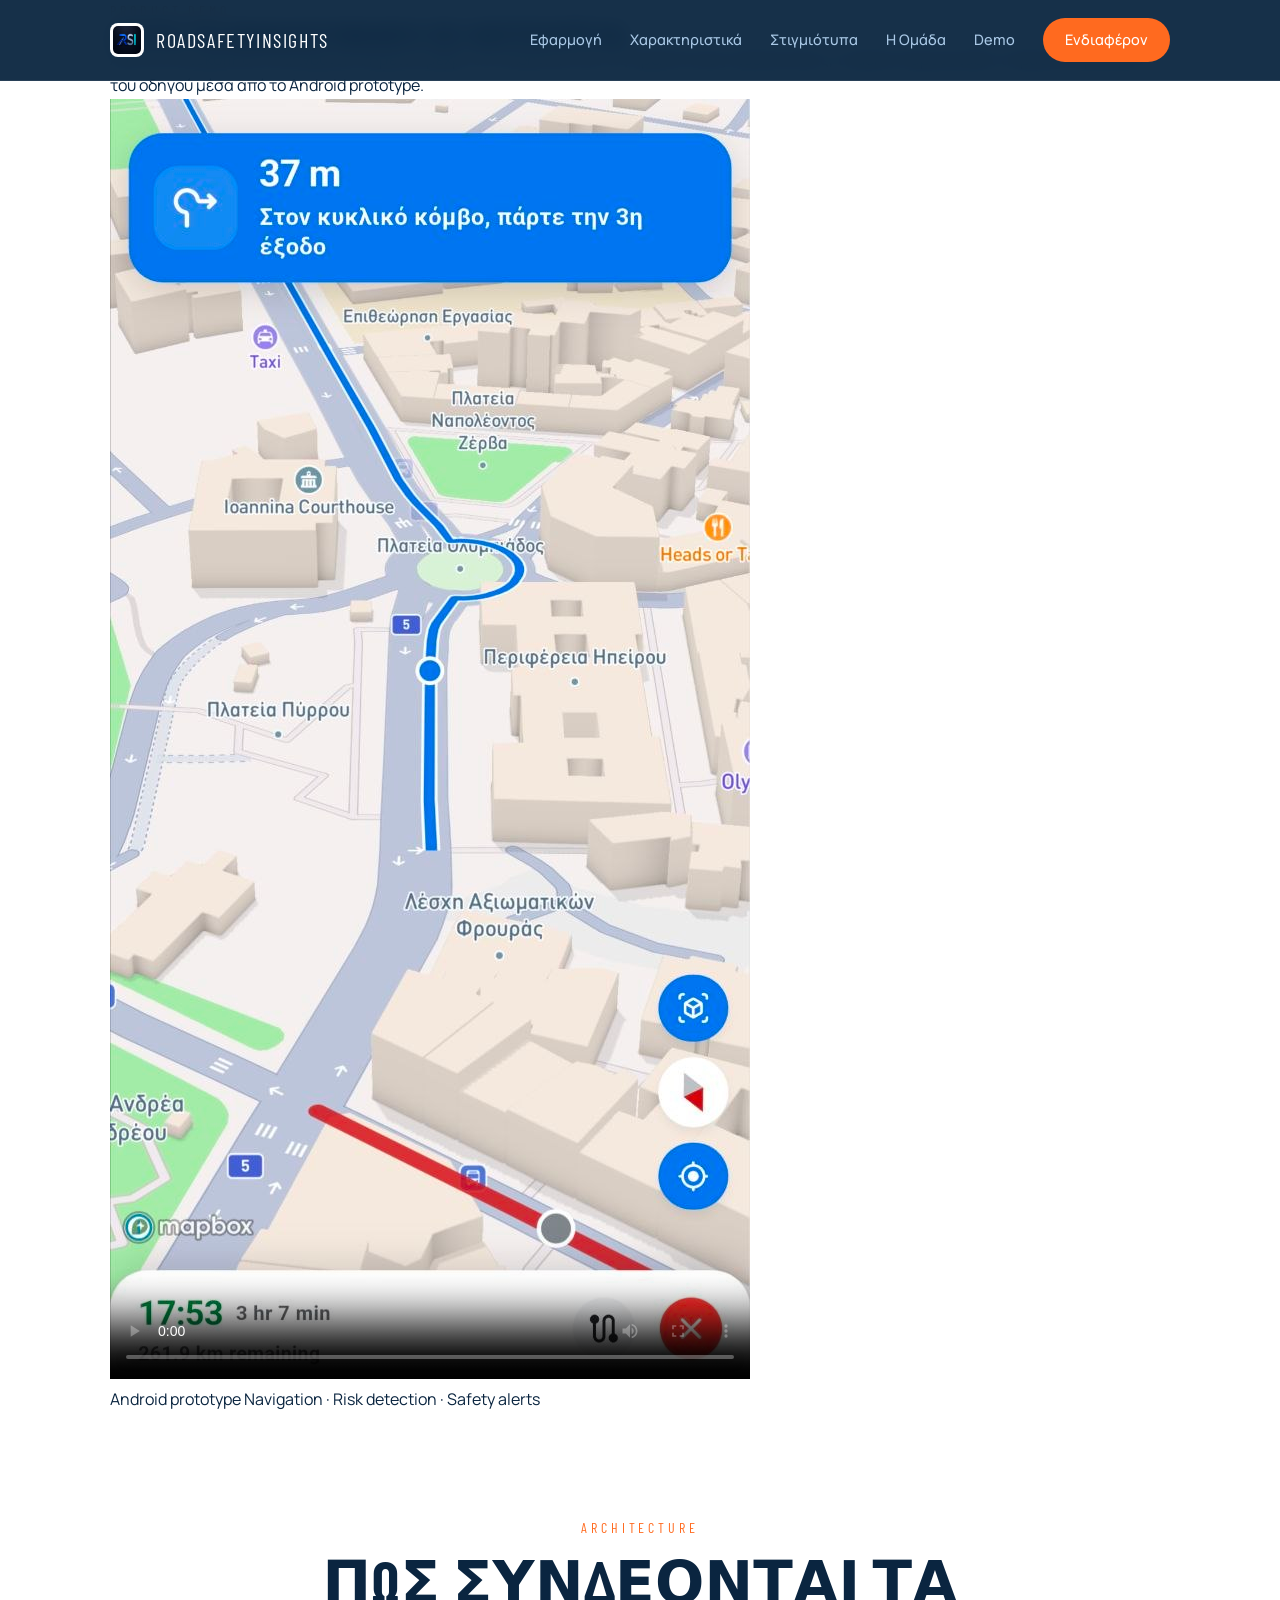
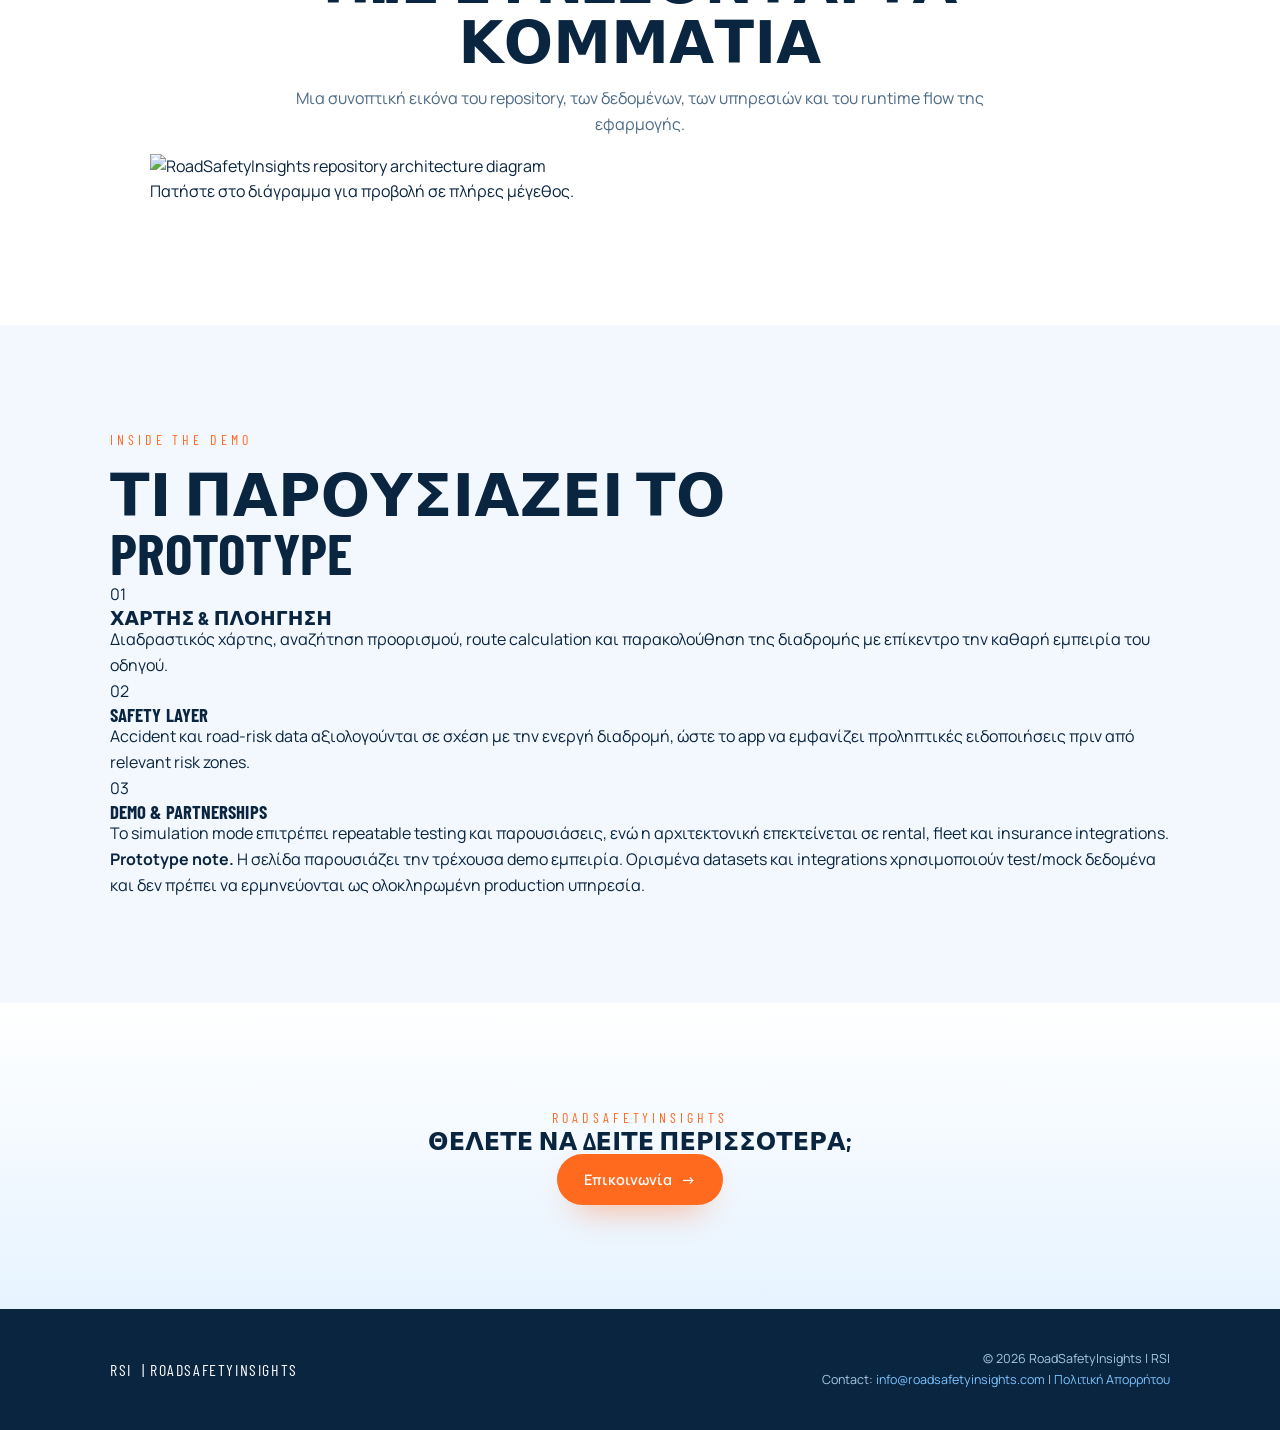
==== demo.html @ e36ff7e8 "Add files via upload" ====
<!DOCTYPE html>
<html lang="el">
  <head>
    <meta charset="utf-8" />
    <meta name="viewport" content="width=device-width, initial-scale=1" />
    <title>Demo | RoadSafetyInsights</title>
    <meta
      name="description"
      content="Δείτε το RoadSafetyInsights σε λειτουργία: χάρτης κινδύνου, πλοήγηση και προληπτικές ειδοποιήσεις οδικής ασφάλειας."
    />
    <meta name="author" content="RoadSafetyInsights Team" />
    <meta name="theme-color" content="#0a2540" />

    <link rel="icon" type="image/png" href="assets/rsi_logo.png" />
    <link rel="apple-touch-icon" href="assets/rsi_logo.png" />
    <link rel="preconnect" href="https://fonts.googleapis.com" />
    <link rel="preconnect" href="https://fonts.gstatic.com" crossorigin />
    <link
      href="https://fonts.googleapis.com/css2?family=Barlow+Condensed:wght@600;700&family=Manrope:wght@400;500;600;800&display=swap"
      rel="stylesheet"
    />
    <link rel="stylesheet" href="css/style.css" />
    <link rel="stylesheet" href="css/demo.css" />
  </head>

  <body>
    <a class="skip" href="#main">Μετάβαση στο περιεχόμενο</a>

    <header class="site-header" id="header">
      <div class="wrap header__inner">
        <a class="header__logo" href="index.html#top" aria-label="RoadSafetyInsights, Αρχική">
          <img src="assets/rsi_logo.png" alt="Λογότυπο" width="34" height="34" />
          <span>RoadSafetyInsights</span>
        </a>

        <nav class="header__nav" aria-label="Κύρια πλοήγηση">
          <a href="index.html#app">Εφαρμογή</a>
          <a href="index.html#data">Χαρακτηριστικά</a>
          <a href="index.html#gallery-app">Στιγμιότυπα</a>
          <a href="team.html">Η Ομάδα</a>
          <a class="header__demo" href="demo.html" aria-current="page">Demo</a>
          <a class="header__cta" href="index.html#interest">Ενδιαφέρον</a>
        </nav>

        <button class="burger" id="burger" type="button" aria-label="Άνοιγμα μενού" aria-expanded="false">
          <span></span><span></span><span></span>
        </button>
      </div>
    </header>

    <div class="progress" id="progress" aria-hidden="true"></div>

    <main id="main">
      <section class="demo-hero">
        <div class="demo-hero__bg" aria-hidden="true"></div>
        <div class="wrap demo-hero__inner">
          <header class="demo-intro up">
            <p class="eyebrow">Product Demo</p>
            <h1>Δείτε το RoadSafetyInsights <em>σε λειτουργία.</em></h1>
            <p>
              Από την επισκόπηση επικίνδυνων σημείων μέχρι την πλοήγηση και τις προληπτικές ειδοποιήσεις,
              το demo παρουσιάζει τη βασική εμπειρία του οδηγού μέσα από το Android prototype.
            </p>
          </header>

          <div class="demo-device-stage up" style="--d:120ms">
            <div class="android-phone" aria-label="Android phone demo frame">
              <div class="android-phone__speaker" aria-hidden="true"></div>
              <div class="android-phone__camera" aria-hidden="true"></div>
              <div class="android-phone__screen">
                <video
                  class="app-demo-video"
                  controls
                  playsinline
                  preload="metadata"
                  poster="assets/navigation.jpg"
                  aria-label="RoadSafetyInsights Android application demo"
                >
                  <source src="assets/RSI_DEMO.mp4" type="video/mp4" />
                  Το πρόγραμμα περιήγησής σας δεν υποστηρίζει αναπαραγωγή βίντεο.
                </video>
              </div>
              <div class="android-phone__gesture" aria-hidden="true"></div>
            </div>

            <div class="demo-caption">
              <span class="demo-status"><i aria-hidden="true"></i> Android prototype</span>
              <span>Navigation · Risk detection · Safety alerts</span>
            </div>
          </div>
        </div>
      </section>

      <section class="band demo-architecture" id="architecture">
        <div class="wrap">
          <header class="head head--center up">
            <p class="eyebrow">Architecture</p>
            <h2>Πώς συνδέονται τα κομμάτια</h2>
            <p class="head__intro">
              Μια συνοπτική εικόνα του repository, των δεδομένων, των υπηρεσιών και του runtime flow της εφαρμογής.
            </p>
          </header>

          <figure class="diagram-card up" style="--d:100ms">
            <a href="assets/repository-diagram.png" target="_blank" rel="noopener noreferrer" aria-label="Άνοιγμα διαγράμματος σε πλήρες μέγεθος">
              <img
                src="assets/repository-diagram.png"
                alt="RoadSafetyInsights repository architecture diagram"
                loading="lazy"
              />
            </a>
            <figcaption>Πατήστε στο διάγραμμα για προβολή σε πλήρες μέγεθος.</figcaption>
          </figure>
        </div>
      </section>

      <section class="band band--ink demo-details">
        <div class="wrap">
          <header class="head up">
            <p class="eyebrow">Inside the demo</p>
            <h2>Τι παρουσιάζει το prototype</h2>
          </header>

          <div class="demo-info-grid">
            <article class="demo-info-card up">
              <span class="demo-info-card__no">01</span>
              <h3>Χάρτης &amp; Πλοήγηση</h3>
              <p>
                Διαδραστικός χάρτης, αναζήτηση προορισμού, route calculation και παρακολούθηση της διαδρομής
                με επίκεντρο την καθαρή εμπειρία του οδηγού.
              </p>
            </article>

            <article class="demo-info-card up" style="--d:80ms">
              <span class="demo-info-card__no">02</span>
              <h3>Safety Layer</h3>
              <p>
                Accident και road-risk data αξιολογούνται σε σχέση με την ενεργή διαδρομή, ώστε το app να εμφανίζει
                προληπτικές ειδοποιήσεις πριν από relevant risk zones.
              </p>
            </article>

            <article class="demo-info-card up" style="--d:160ms">
              <span class="demo-info-card__no">03</span>
              <h3>Demo &amp; Partnerships</h3>
              <p>
                Το simulation mode επιτρέπει repeatable testing και παρουσιάσεις, ενώ η αρχιτεκτονική επεκτείνεται
                σε rental, fleet και insurance integrations.
              </p>
            </article>
          </div>

          <div class="demo-note up" style="--d:220ms">
            <strong>Prototype note.</strong>
            Η σελίδα παρουσιάζει την τρέχουσα demo εμπειρία. Ορισμένα datasets και integrations χρησιμοποιούν
            test/mock δεδομένα και δεν πρέπει να ερμηνεύονται ως ολοκληρωμένη production υπηρεσία.
          </div>
        </div>
      </section>

      <section class="band band--cta demo-final-cta">
        <div class="wrap">
          <div class="demo-final-cta__inner up">
            <div>
              <p class="eyebrow">RoadSafetyInsights</p>
              <h2>Θέλετε να δείτε περισσότερα;</h2>
            </div>
            <a class="btn btn--solid" href="index.html#interest">Επικοινωνία <span class="arrow" aria-hidden="true">→</span></a>
          </div>
        </div>
      </section>
    </main>

    <footer class="foot">
      <div class="wrap foot__inner">
        <span class="foot__brand"><span aria-hidden="true">RSI</span>| RoadSafetyInsights</span>
        <div class="foot__meta">
          <p>© 2026 RoadSafetyInsights | RSI</p>
          <p>
            Contact: <a href="mailto:info@roadsafetyinsights.com">info@roadsafetyinsights.com</a> |
            <a href="policy.html">Πολιτική Απορρήτου</a>
          </p>
        </div>
      </div>
    </footer>

    <script src="js/main.js" defer></script>
    <script src="js/animations.js" defer></script>
  </body>
</html>
---- css/style.css ----
:root {
  --navy: #0a2540;
  --navy-2: #123a5e;
  --sky: #7cc4ff;
  --sky-soft: #e6f3ff;
  --orange: #ff6a1f;
  --orange-2: #ffa24a;
  --paper: #ffffff;
  --paper-2: #f3f8ff;
  --ink: #0a2540;
  --ink-soft: #4d6a86;
  --line: #d5e5f5;
  --font-display: "Barlow Condensed", system-ui, sans-serif;
  --font-body: "Manrope", system-ui, sans-serif;
  --sh: 0 18px 44px -28px rgba(10, 37, 64, 0.55);
}

* {
  box-sizing: border-box;
}

html {
  scroll-behavior: smooth;
  scroll-padding-top: 80px; 
}

body {
  margin: 0;
  font-family: var(--font-body);
  color: var(--ink);
  background: var(--paper);
  font-size: 16px;
  line-height: 1.62;
  -webkit-font-smoothing: antialiased;
}

img {
  max-width: 100%;
  display: block;
}

a {
  color: inherit;
  text-decoration: none;
}

p {
  margin: 0;
}

h1, 
h2, 
h3 {
  margin: 0;
  font-family: var(--font-display);
  line-height: 1.02;
  letter-spacing: 0.005em;
  text-transform: uppercase;
}

em {
  font-style: normal;
}

.skip {
  position: absolute;
  left: -9999px;
}

.skip:focus {
  left: 12px;
  top: 12px;
  background: var(--orange);
  color: #fff;
  padding: 8px 14px;
  border-radius: 8px;
  z-index: 99;
}

.site-header {
  position: fixed;
  top: 0;
  left: 0;
  width: 100%;
  background: rgba(10, 37, 64, 0.95);
  backdrop-filter: blur(10px);
  border-bottom: 1px solid rgba(255, 255, 255, 0.08);
  z-index: 100;
  color: #fff;
  transition: all 0.3s ease;
}

.header__inner {
  display: flex;
  align-items: center;
  justify-content: space-between;
  height: 80px;
}

.header__logo {
  display: flex;
  align-items: center;
  gap: 12px;
  font-family: var(--font-display);
  font-size: 20px;
  text-transform: uppercase;
  letter-spacing: 0.08em;
}

.header__logo img {
  border-radius: 8px;
  background: #fff;
  padding: 3px;
}

.header__nav {
  display: flex;
  align-items: center;
  gap: 28px;
}

.header__nav a {
  font-size: 14.5px;
  font-weight: 500;
  color: #a9c8e6;
  transition: color 0.2s;
}

.header__nav a:hover {
  color: #fff;
}

.header__cta {
  background: var(--orange);
  color: #fff !important;
  padding: 10px 22px;
  border-radius: 999px;
  font-weight: 600;
  transition: background 0.25s, transform 0.25s;
}

.header__cta:hover {
  background: var(--orange-2);
  transform: translateY(-2px);
}

.burger {
  display: none;
  background: none;
  border: 1px solid rgba(255,255,255,0.2);
  border-radius: 8px;
  width: 44px;
  height: 44px;
  cursor: pointer;
  flex-direction: column;
  justify-content: center;
  align-items: center;
  gap: 5px;
}

.burger span {
  display: block;
  width: 18px;
  height: 2px;
  background: #fff;
  transition: all 0.3s;
}

.progress {
  position: fixed;
  top: 0;
  left: 0;
  right: 0;
  height: 3px;
  background: linear-gradient(90deg, var(--orange), var(--sky));
  transform-origin: 0 50%;
  transform: scaleX(0);
  z-index: 110;
}

.wrap {
  width: min(1060px, 100% - 64px);
  margin-inline: auto;
}

.band {
  padding: 104px 0;
}

.band--ink {
  background: var(--paper-2);
}

.band--cta {
  background: linear-gradient(180deg, var(--paper) 0%, var(--sky-soft) 100%);
}

.eyebrow {
  font-family: var(--font-display);
  font-size: 14px;
  letter-spacing: 0.28em;
  text-transform: uppercase;
  color: var(--orange);
}

.head {
  max-width: 46rem;
}

.head--center {
  margin-inline: auto;
  text-align: center;
}

.head h2 {
  margin-top: 12px;
  font-size: clamp(34px, 4.6vw, 58px);
  font-weight: 700;
}

.head__intro {
  margin-top: 16px;
  color: var(--ink-soft);
}

.lead {
  margin-top: 16px;
  color: var(--ink-soft);
  max-width: 36rem;
}

.lead--sm {
  font-size: 14.5px;
}

.tiny {
  margin-top: 22px;
  font-size: 12px;
  letter-spacing: 0.06em;
  color: var(--ink-soft);
}

.tag {
  display: inline-flex;
  align-items: center;
  gap: 9px;
  border: 1px solid var(--line);
  background: #fff;
  color: var(--navy-2);
  border-radius: 999px;
  padding: 7px 15px;
  font-size: 12.5px;
  font-weight: 500;
}

.tag--soft {
  margin-top: 18px;
  background: var(--sky-soft);
  border-color: transparent;
}

.blip {
  width: 8px;
  height: 8px;
  border-radius: 50%;
  background: var(--orange);
  animation: blip 2s ease-in-out infinite;
}

@keyframes blip {
  0%, 100% { box-shadow: 0 0 0 0 rgba(255,106,31,.55); }
  50% { box-shadow: 0 0 0 8px rgba(255,106,31,0); }
}

.btn {
  display: inline-flex;
  align-items: center;
  gap: 9px;
  cursor: pointer;
  border-radius: 999px;
  padding: 13px 26px;
  font-size: 14.5px;
  font-weight: 600;
  border: 1px solid transparent;
  font-family: var(--font-body);
  transition: transform .25s ease, background .25s ease, color .25s ease, border-color .25s ease, box-shadow .25s ease;
}

.btn--solid {
  background: var(--orange);
  color: #fff;
  box-shadow: 0 16px 34px -18px rgba(255, 106, 31, 0.85);
}

.btn--solid:hover {
  transform: translateY(-2px);
  background: #ff7d38;
}

.btn--line {
  border-color: var(--navy);
  color: var(--navy);
  background: transparent;
}

.btn--line:hover {
  background: var(--navy);
  color: #fff;
}

.btn--block {
  width: 100%;
  justify-content: center;
  margin-top: 20px;
}

.arrow {
  transition: transform .25s ease;
}

.btn:hover .arrow {
  transform: translateX(4px);
}

.row-actions {
  margin-top: 28px;
  display: flex;
  flex-wrap: wrap;
  gap: 12px;
}

.val--hot { color: #e2452f; }
.val--warm { color: var(--orange); }
.val--cool { color: var(--navy-2); }
.val--sky { color: #2f8fd6; }

.hero {
  position: relative;
  overflow: hidden;
  padding: 160px 0 104px;
  background: #050b14; 
  color: #eaf4ff;
}

.hero .tag {
  background: rgba(255,255,255,.08);
  border-color: rgba(255,255,255,.18);
  color: #eaf4ff;
}

.hero__bg {
  position: absolute;
  inset: 0;
  background: radial-gradient(circle at 50% 0%, #123a5e 0%, transparent 70%);
  z-index: 0;
}

.stars, .stars2 {
  position: absolute;
  inset: -50% -50% 0 -50%;
  z-index: 1;
}

.stars {
  background: transparent url("data:image/svg+xml,%3Csvg xmlns='http://www.w3.org/2000/svg' width='400' height='400'%3E%3Ccircle cx='20' cy='20' r='1.5' fill='rgba(255,255,255,0.3)'/%3E%3Ccircle cx='150' cy='80' r='1' fill='rgba(255,255,255,0.2)'/%3E%3Ccircle cx='300' cy='250' r='1.5' fill='rgba(255,255,255,0.4)'/%3E%3Ccircle cx='80' cy='320' r='1' fill='rgba(255,255,255,0.2)'/%3E%3Ccircle cx='350' cy='50' r='2' fill='rgba(255,255,255,0.5)'/%3E%3C/svg%3E") repeat;
  animation: drift 120s linear infinite;
}

.stars2 {
  background: transparent url("data:image/svg+xml,%3Csvg xmlns='http://www.w3.org/2000/svg' width='300' height='300'%3E%3Ccircle cx='50' cy='150' r='1' fill='rgba(255,255,255,0.4)'/%3E%3Ccircle cx='200' cy='50' r='1.5' fill='rgba(255,255,255,0.3)'/%3E%3Ccircle cx='250' cy='250' r='2' fill='rgba(255,255,255,0.2)'/%3E%3C/svg%3E") repeat;
  animation: drift-reverse 90s linear infinite;
}

@keyframes drift {
  from { transform: translateY(0) rotate(0deg); }
  to { transform: translateY(10%) rotate(2deg); }
}

@keyframes drift-reverse {
  from { transform: translateY(10%) rotate(0deg); }
  to { transform: translateY(0) rotate(-2deg); }
}

.orb {
  position: absolute;
  border-radius: 50%;
  filter: blur(90px);
  opacity: 0.55;
  z-index: 2;
}

.orb--a {
  width: 70vw; height: 70vw;
  max-width: 800px; max-height: 800px;
  background: var(--orange);
  top: -30%; left: -20%;
  animation: aurora 15s ease-in-out infinite alternate;
}

.orb--b {
  width: 60vw; height: 60vw;
  max-width: 600px; max-height: 600px;
  background: var(--sky);
  bottom: -20%; right: -10%;
  animation: aurora 12s ease-in-out infinite alternate-reverse;
}

.orb--c {
  width: 50vw; height: 50vw;
  max-width: 500px; max-height: 500px;
  background: #8b5cf6;
  top: 20%; left: 30%;
  mix-blend-mode: screen;
  animation: aurora 18s ease-in-out infinite alternate;
}

@keyframes aurora {
  0% { transform: translate(0, 0) scale(1); }
  50% { transform: translate(6vw, 8vh) scale(1.1); }
  100% { transform: translate(-4vw, 5vh) scale(0.95); }
}

.hero__layout {
  position: relative;
  z-index: 10;
  display: grid;
  grid-template-columns: 1.1fr 0.9fr;
  gap: 40px;
  align-items: center;
}

.hero__title {
  margin-top: 22px;
  font-size: clamp(32px, 5.5vw, 64px); 
  font-weight: 700;
  max-width: 16ch;
  line-height: 1.08;
}

.hero__title em {
  display: block;
  background: linear-gradient(100deg, var(--orange) 0%, var(--orange-2) 45%, var(--sky) 100%);
  -webkit-background-clip: text;
  background-clip: text;
  color: transparent;
}

.hero__lead {
  margin-top: 22px;
  max-width: 36rem;
  font-size: 18px;
  color: #b9d5ef;
}

.hero__foot {
  margin-top: 44px;
  padding-top: 22px;
  border-top: 1px solid rgba(255,255,255,.14);
  max-width: 44rem;
  font-size: 13px;
  color: #a9c8e6;
}

.hero__foot strong {
  display: block;
  font-family: var(--font-display);
  letter-spacing: 0.1em;
  text-transform: uppercase;
  font-size: 14px;
  color: #fff;
}

.hero .btn--line {
  border-color: rgba(255, 255, 255, 0.5);
  color: #eaf4ff;
}

.hero .btn--line:hover {
  background: #fff;
  color: var(--navy);
  border-color: #fff;
}

.hero__visual {
  position: relative;
  perspective: 1000px;
}

.floating-mockup {
  border-radius: 18px;
  border: 6px solid rgba(255, 255, 255, 0.1);
  box-shadow: 0 30px 60px rgba(0, 0, 0, 0.5), 0 0 0 1px rgba(255, 255, 255, 0.05);
  background: var(--navy-2);
  transform: rotateY(-12deg) rotateX(8deg);
  animation: float-mockup 6s ease-in-out infinite alternate;
  overflow: hidden;
}

.floating-mockup img {
  width: 100%;
  height: auto;
  display: block;
  opacity: 0.95;
}

@keyframes float-mockup {
  0% { transform: rotateY(-12deg) rotateX(8deg) translateY(0); }
  100% { transform: rotateY(-12deg) rotateX(8deg) translateY(-20px); }
}

.layers {
  list-style: none;
  margin: 0;
  padding: 0;
}

.layer {
  display: grid;
  grid-template-columns: 66px 1fr auto;
  align-items: center;
  gap: 24px;
  padding: 28px 8px;
  border-top: 1px solid var(--line);
  transition: background .3s ease, padding .3s ease;
}

.layer:last-child {
  border-bottom: 1px solid var(--line);
}

.layer:hover {
  background: var(--sky-soft);
  padding-left: 20px;
  padding-right: 20px;
}

.layer__no {
  font-family: var(--font-display);
  font-size: 34px;
  color: var(--sky);
}

.layer__body h3 {
  font-size: 26px;
}

.layer__body p {
  margin-top: 6px;
  font-size: 14.5px;
  color: var(--ink-soft);
  max-width: 48ch;
}

.layer__val {
  font-family: var(--font-display);
  font-size: 34px;
}

.tiles {
  margin-top: 52px;
  display: grid;
  grid-template-columns: repeat(2, 1fr);
  gap: 18px;
}

.tile {
  position: relative;
  overflow: hidden;
  background: #fff;
  border: 1px solid var(--line);
  border-radius: 4px 22px 4px 22px;
  padding: 30px;
  transition: transform .35s ease, box-shadow .35s ease, border-color .35s ease;
}

.tile::before {
  content: "";
  position: absolute;
  left: 0;
  top: 0;
  bottom: 0;
  width: 4px;
  background: var(--orange);
  transform: scaleY(0);
  transform-origin: bottom;
  transition: transform .35s ease;
}

.tile:hover {
  transform: translateY(-6px);
  box-shadow: var(--sh);
  border-color: var(--sky);
}

.tile:hover::before {
  transform: scaleY(1);
}

.tile__icon {
  display: grid;
  place-items: center;
  width: 48px;
  height: 48px;
  border-radius: 14px;
  background: var(--sky-soft);
  color: var(--navy);
  transition: background .3s ease, color .3s ease;
}

.tile:hover .tile__icon {
  background: var(--orange);
  color: #fff;
}

.tile h3 {
  margin-top: 18px;
  font-size: 24px;
}

.tile p {
  margin-top: 8px;
  font-size: 14.5px;
  color: var(--ink-soft);
}

.zig {
  display: grid;
  grid-template-columns: 1.05fr 0.95fr;
  gap: 48px;
  align-items: start;
}

.zig h2 {
  margin-top: 12px;
  font-size: clamp(32px, 4vw, 52px);
  font-weight: 700;
}

.zig h2 em {
  color: var(--orange);
}

.mini-stats {
  margin: 34px 0 0;
  padding: 22px 0 0;
  border-top: 2px solid var(--navy);
  display: grid;
  grid-template-columns: repeat(3, 1fr);
  gap: 16px;
}

.mini-stats dt {
  font-family: var(--font-display);
  font-size: 30px;
}

.mini-stats dd {
  margin: 0;
  font-size: 12.5px;
  color: var(--ink-soft);
}

.zig__panel {
  background: var(--navy);
  color: #eaf4ff;
  border-radius: 24px;
  padding: 34px;
  box-shadow: var(--sh);
}

.zig__panel h3 {
  margin-top: 10px;
  font-size: 30px;
}

.zig__panel .lead {
  color: #a9c8e6;
}

.bars {
  list-style: none;
  margin: 26px 0 0;
  padding: 0;
  display: grid;
  gap: 20px;
}

.bars li {
  display: grid;
  grid-template-columns: auto 1fr;
  align-items: baseline;
  gap: 12px;
}

.bars__n {
  font-family: var(--font-display);
  font-size: 26px;
}

.bars li > span:nth-child(2) {
  font-size: 13px;
  color: #a9c8e6;
}

.bars i {
  grid-column: 1 / -1;
  height: 6px;
  border-radius: 4px;
  background: rgba(255,255,255,.12);
  position: relative;
}

.bars i::after {
  content: "";
  position: absolute;
  inset: 0 auto 0 0;
  width: var(--w);
  border-radius: 4px;
  background: linear-gradient(90deg, var(--orange), var(--sky));
}

/* Redesigned responsive screenshots section */
.shots {
  margin-top: 40px;
  display: grid;
  grid-template-columns: repeat(2, 1fr);
  gap: 24px;
  max-width: 680px;
  margin-inline: auto;
  justify-content: center;
}

.shot {
  margin: 0 auto;
  width: 100%;
  max-width: 320px;
  background: #fff;
  border: 1px solid var(--line);
  border-radius: 20px;
  padding: 10px;
  overflow: hidden;
  box-shadow: 0 10px 25px -10px rgba(10, 37, 64, 0.15);
  transition: transform .35s ease, box-shadow .35s ease;
}

.shot:hover {
  transform: translateY(-5px);
  box-shadow: var(--sh);
}

.shot img {
  width: 100%;
  height: auto;
  max-height: 480px;
  object-fit: cover;
  border-radius: 14px;
  transition: transform .6s ease;
  display: block;
}

.shot:hover img {
  transform: scale(1.02);
}

.shot figcaption {
  padding: 8px 4px 2px;
  font-size: 13px;
  text-align: center;
  color: var(--ink-soft);
}

.shot--wide {
  margin: 40px auto 0;
  max-width: 620px;
}

.shot--wide img {
  aspect-ratio: 16 / 9;
  object-fit: cover;
}

.roster {
  list-style: none;
  margin: 48px 0 0;
  padding: 0;
}

.person {
  display: grid;
  grid-template-columns: 72px 1.2fr 1fr auto;
  align-items: center;
  gap: 20px;
  padding: 20px 10px;
  border-bottom: 1px solid var(--line);
  transition: background .3s ease, transform .3s ease;
}

.person:first-child {
  border-top: 1px solid var(--line);
}

.person:hover {
  background: var(--sky-soft);
  transform: translateX(4px);
}

.person__photo {
  display: block;
  width: 68px;
  height: 68px;
  border-radius: 18px;
  overflow: hidden;
  border: 2px solid var(--line);
  background: var(--sky-soft);
  transition: border-color .3s ease;
}

.person__photo img {
  width: 100%;
  height: 100%;
  object-fit: cover;
  transition: transform .5s ease;
}

.person:hover .person__photo {
  border-color: var(--orange);
}

.person:hover .person__photo img {
  transform: scale(1.06);
}

.person__name {
  font-family: var(--font-display);
  font-size: 22px;
  text-transform: uppercase;
}

.person__role {
  font-size: 13.5px;
  color: var(--ink-soft);
}

.person__links {
  display: flex;
  gap: 8px;
}

.person__links a {
  display: grid;
  place-items: center;
  width: 36px;
  height: 36px;
  border-radius: 10px;
  border: 1px solid var(--line);
  background: #fff;
  font-size: 12px;
  color: var(--ink-soft);
  transition: all .25s ease;
}

.person__links a:hover {
  background: var(--orange);
  border-color: var(--orange);
  color: #fff;
}

.switch {
  margin: 40px auto 0;
  display: inline-flex;
  gap: 6px;
  padding: 6px;
  border-radius: 999px;
  background: #fff;
  border: 1px solid var(--line);
}

.band--cta .wrap {
  text-align: center;
}

.switch__btn {
  border: 0;
  background: transparent;
  border-radius: 999px;
  padding: 11px 24px;
  font: inherit;
  font-size: 14px;
  font-weight: 600;
  color: var(--ink-soft);
  cursor: pointer;
  transition: all .25s ease;
}

.switch__btn.is-active {
  background: var(--navy);
  color: #fff;
}

/* Neon styling directly targeting the 2nd toggle button (Είμαι επιχείρηση) */
.switch__btn:nth-child(2),
.switch__btn.business-toggle-btn {
  background: rgba(10, 37, 64, 0.6);
  border: 1px solid #00f0ff;
  color: #00f0ff;
  box-shadow: 0 0 10px rgba(0, 240, 255, 0.25), inset 0 0 6px rgba(0, 240, 255, 0.15);
  transition: all 0.3s ease;
}

.switch__btn:nth-child(2):hover,
.switch__btn:nth-child(2).is-active,
.switch__btn.business-toggle-btn:hover,
.switch__btn.business-toggle-btn.is-active {
  background: #00f0ff;
  color: #0a2540;
  box-shadow: 0 0 20px rgba(0, 240, 255, 0.7), 0 0 35px rgba(0, 240, 255, 0.4);
  font-weight: 700;
}

.panel {
  margin: 28px auto 0;
  max-width: 640px;
  text-align: left;
  background: #fff;
  border: 1px solid var(--line);
  border-radius: 24px;
  padding: 32px;
  box-shadow: var(--sh);
}

.panel[hidden] {
  display: none;
}

.panel__lead {
  color: var(--ink-soft);
  font-size: 14.5px;
}

.panel h3 {
  margin-top: 22px;
  font-size: 22px;
}

.panel__note {
  margin-top: 6px;
  font-size: 13.5px;
  color: var(--ink-soft);
}

.field {
  display: block;
  margin-top: 16px;
}

.field > span {
  display: block;
  font-size: 12.5px;
  color: var(--ink-soft);
  margin-bottom: 7px;
}

input[type="text"], 
input[type="email"], 
input[type="tel"], 
select, 
textarea {
  width: 100%;
  border-radius: 12px;
  border: 1px solid var(--line);
  background: var(--paper-2);
  padding: 12px 15px;
  font: inherit;
  font-size: 14px;
  color: var(--ink);
  outline: none;
  transition: border-color .25s ease, box-shadow .25s ease, background .25s ease;
}

input:focus, 
select:focus, 
textarea:focus {
  background: #fff;
  border-color: var(--orange);
  box-shadow: 0 0 0 4px rgba(255,106,31,.16);
}

textarea {
  resize: vertical;
}

.field-row {
  display: grid;
  grid-template-columns: 1fr 1fr;
  gap: 16px;
}

.checkline {
  display: flex;
  align-items: center;
  gap: 9px;
  margin-top: 16px;
  font-size: 12.5px;
  color: var(--ink-soft);
}

.checkline input {
  accent-color: var(--orange);
}

.form-ok {
  margin-top: 12px;
  font-size: 14px;
  color: #17a673;
}

.cookie-banner {
  position: fixed;
  bottom: 0;
  left: 0;
  width: 100%;
  background-color: #0b0c10;
  color: #ffffff;
  z-index: 9999;
  padding: 1rem 0;
  box-shadow: 0 -4px 20px rgba(0, 0, 0, 0.5);
  transition: transform 0.4s ease-in-out, opacity 0.4s ease-in-out;
}

.cookie-banner.is-hiding {
  transform: translateY(100%);
  opacity: 0;
}

.cookie-banner[hidden] {
  display: none;
}

.cookie-banner__inner {
  display: flex;
  flex-direction: column;
  gap: 1rem;
  align-items: center;
  text-align: center;
}

.cookie-banner__actions {
  display: flex;
  gap: 12px;
  align-items: center;
}

.cookie-banner p {
  margin: 0;
  font-size: 0.9rem;
  line-height: 1.4;
  opacity: 0.9;
}

@media (min-width: 768px) {
  .cookie-banner__inner {
    flex-direction: row;
    justify-content: space-between;
    text-align: left;
  }
}

.cookie-banner .btn--sm {
  padding: 0.5rem 1.5rem;
  font-size: 0.9rem;
  white-space: nowrap;
}

.error-page {
  display: flex;
  flex-direction: column;
  align-items: center;
  justify-content: center;
  min-height: 100vh;
  text-align: center;
  background: var(--navy);
  color: #eaf4ff;
  padding: 20px;
}

.error-page h1 {
  font-size: clamp(100px, 20vw, 200px);
  color: var(--orange);
  line-height: 1;
  margin-bottom: 10px;
  text-shadow: 0 16px 34px rgba(255, 106, 31, 0.3);
}

.error-page h2 {
  font-size: clamp(24px, 5vw, 40px);
  margin-bottom: 16px;
}

.error-page p {
  color: #a9c8e6;
  margin-bottom: 40px;
  max-width: 500px;
  font-size: 18px;
  line-height: 1.5;
}

.legal-page {
  padding: 120px 20px 80px; 
  max-width: 800px;
  margin: 0 auto;
}

.legal-page h1 {
  font-size: clamp(32px, 5vw, 48px);
  color: var(--navy);
  margin-bottom: 10px;
}

.legal-page .last-updated {
  color: var(--ink-soft);
  font-size: 14px;
  margin-bottom: 40px;
}

.legal-page h2 {
  font-size: 24px;
  color: var(--navy-2);
  margin-top: 40px;
  margin-bottom: 15px;
}

.legal-page p {
  margin-bottom: 16px;
  color: var(--ink);
  line-height: 1.7;
}

.legal-page a {
  color: var(--orange);
  text-decoration: underline;
}

.legal-page a:hover {
  color: var(--orange-2);
}

.back-btn {
  display: inline-block;
  margin-bottom: 40px;
  font-weight: 600;
  text-decoration: none !important;
}

.foot {
  background: var(--navy);
  color: #a9c8e6;
  padding: 40px 0;
}

.foot__inner {
  display: flex;
  flex-wrap: wrap;
  align-items: center;
  justify-content: space-between;
  gap: 18px;
}

.foot__brand {
  font-family: var(--font-display);
  text-transform: uppercase;
  letter-spacing: 0.1em;
  color: #fff;
  display: inline-flex;
  align-items: center;
  gap: 10px;
}

.foot__brand img {
  width: 34px;
  height: 34px;
  border-radius: 8px;
  background: #fff;
  object-fit: contain;
  padding: 3px;
}

.foot__meta {
  font-size: 12.5px;
  text-align: right;
}

.foot__meta a {
  color: var(--sky);
}

.foot__meta a:hover {
  text-decoration: underline;
}

.up {
  opacity: 0;
  transform: translateY(24px);
  transition: opacity .7s ease, transform .7s cubic-bezier(.22,1,.36,1);
  transition-delay: var(--d, 0ms);
}

.up.is-in {
  opacity: 1;
  transform: none;
}

@media (prefers-reduced-motion: reduce) {
  .up {
    opacity: 1;
    transform: none;
    transition: none;
  }
  
  .orb, 
  .lane, 
  .blip {
    animation: none;
  }
  
  html {
    scroll-behavior: auto;
  }
}

@media (max-width: 1024px) {
  .zig {
    grid-template-columns: 1fr;
  }
}

@media (max-width: 880px) {
  .header__nav {
    position: absolute;
    top: 80px;
    left: 0;
    width: 100%;
    background: var(--navy);
    flex-direction: column;
    padding: 30px 20px;
    gap: 20px;
    border-bottom: 1px solid rgba(255,255,255,0.1);
    transform: translateY(-100%);
    opacity: 0;
    pointer-events: none;
    transition: transform 0.35s ease, opacity 0.35s ease;
  }
  
  .site-header.is-open .header__nav {
    transform: translateY(0);
    opacity: 1;
    pointer-events: auto;
  }

  .burger {
    display: flex;
  }

  .site-header.is-open .burger span:nth-child(1) { transform: translateY(7px) rotate(45deg); }
  .site-header.is-open .burger span:nth-child(2) { opacity: 0; }
  .site-header.is-open .burger span:nth-child(3) { transform: translateY(-7px) rotate(-45deg); }

  .wrap {
    width: min(1060px, 100% - 40px);
  }
  
  .band {
    padding: 72px 0;
  }

  .hero__layout {
    grid-template-columns: 1fr;
    text-align: center;
  }

  .hero__title { 
    margin-inline: auto; 
  }
  
  .row-actions { 
    justify-content: center; 
  }
  
  .hero__foot { 
    margin-inline: auto; 
  }
  
  .floating-mockup {
    margin-top: 20px;
    max-width: 400px;
    margin-inline: auto;
    transform: none;
    animation: float-mockup-mobile 6s ease-in-out infinite alternate;
  }
  
  @keyframes float-mockup-mobile {
    0% { transform: translateY(0); }
    100% { transform: translateY(-15px); }
  }
  
  .tiles, 
  .field-row {
    grid-template-columns: 1fr;
  }
  
  .layer {
    grid-template-columns: 44px 1fr;
  }
  
  .layer__val {
    grid-column: 2;
  }
  
  .person {
    grid-template-columns: 48px 1fr;
  }
  
  .person__role, 
  .person__links {
    grid-column: 2;
  }
  
  .foot__meta {
    text-align: left;
  }

  .zig__panel { padding: 24px; }
  .zig__panel h3 { font-size: 26px; }
  .bars__n { font-size: 28px; }
  .bars { margin-top: 24px; gap: 16px; }
  .mini-stats dt { font-size: 28px; }
}

@media (max-width: 768px) {
  .cookie-banner__inner {
    flex-direction: column;
    text-align: center;
  }
  .cookie-banner__actions {
    width: 100%;
    justify-content: center;
  }
  .cookie-banner__actions .btn {
    flex: 1;
    padding: 12px;
    font-size: 13px;
  }
}

/* Accelerator / Recognition Section */
.recognition-band {
  background-color: #16304a;
  padding: 42px 0;
  color: #ffffff;
}

.recognition__inner {
  display: flex;
  flex-direction: column;
  align-items: center;
  justify-content: center;
  text-align: center;
  gap: 24px;
}

.recognition__title {
  font-family: var(--font-body);
  font-size: clamp(22px, 3.2vw, 34px);
  font-weight: 700;
  letter-spacing: -0.01em;
  color: #ffffff;
}

.recognition__logos {
  display: flex;
  align-items: center;
  justify-content: center;
  gap: 48px;
  flex-wrap: wrap;
}

.recognition__item {
  display: flex;
  align-items: center;
  justify-content: center;
}

.recognition__logo {
  height: 55px;
  width: auto;
  object-fit: contain;
  filter: brightness(0) invert(1); 
  transition: transform 0.25s ease, opacity 0.25s ease;
}

.recognition__logo--pos {
  height: 130px; /* Desktop Logo Height */
  filter: none;
}

.recognition__logo:hover {
  transform: translateY(-2px);
  opacity: 0.92;
}

@media (max-width: 768px) {
  .recognition-band {
    padding: 34px 0;
  }

  .recognition__logos {
    gap: 28px;
  }

  .recognition__logo {
    height: 40px;
  }

  /* Increased height for the POS4work logo on mobile */
  .recognition__logo--pos {
    height: 120px;
  }
}

/* Mobile optimizations for screenshots */
@media (max-width: 600px) {
  .shots {
    grid-template-columns: 1fr;
    max-width: 280px;
    gap: 20px;
  }

  .shot {
    max-width: 100%;
  }

  .shot img {
    max-height: 400px;
  }
}
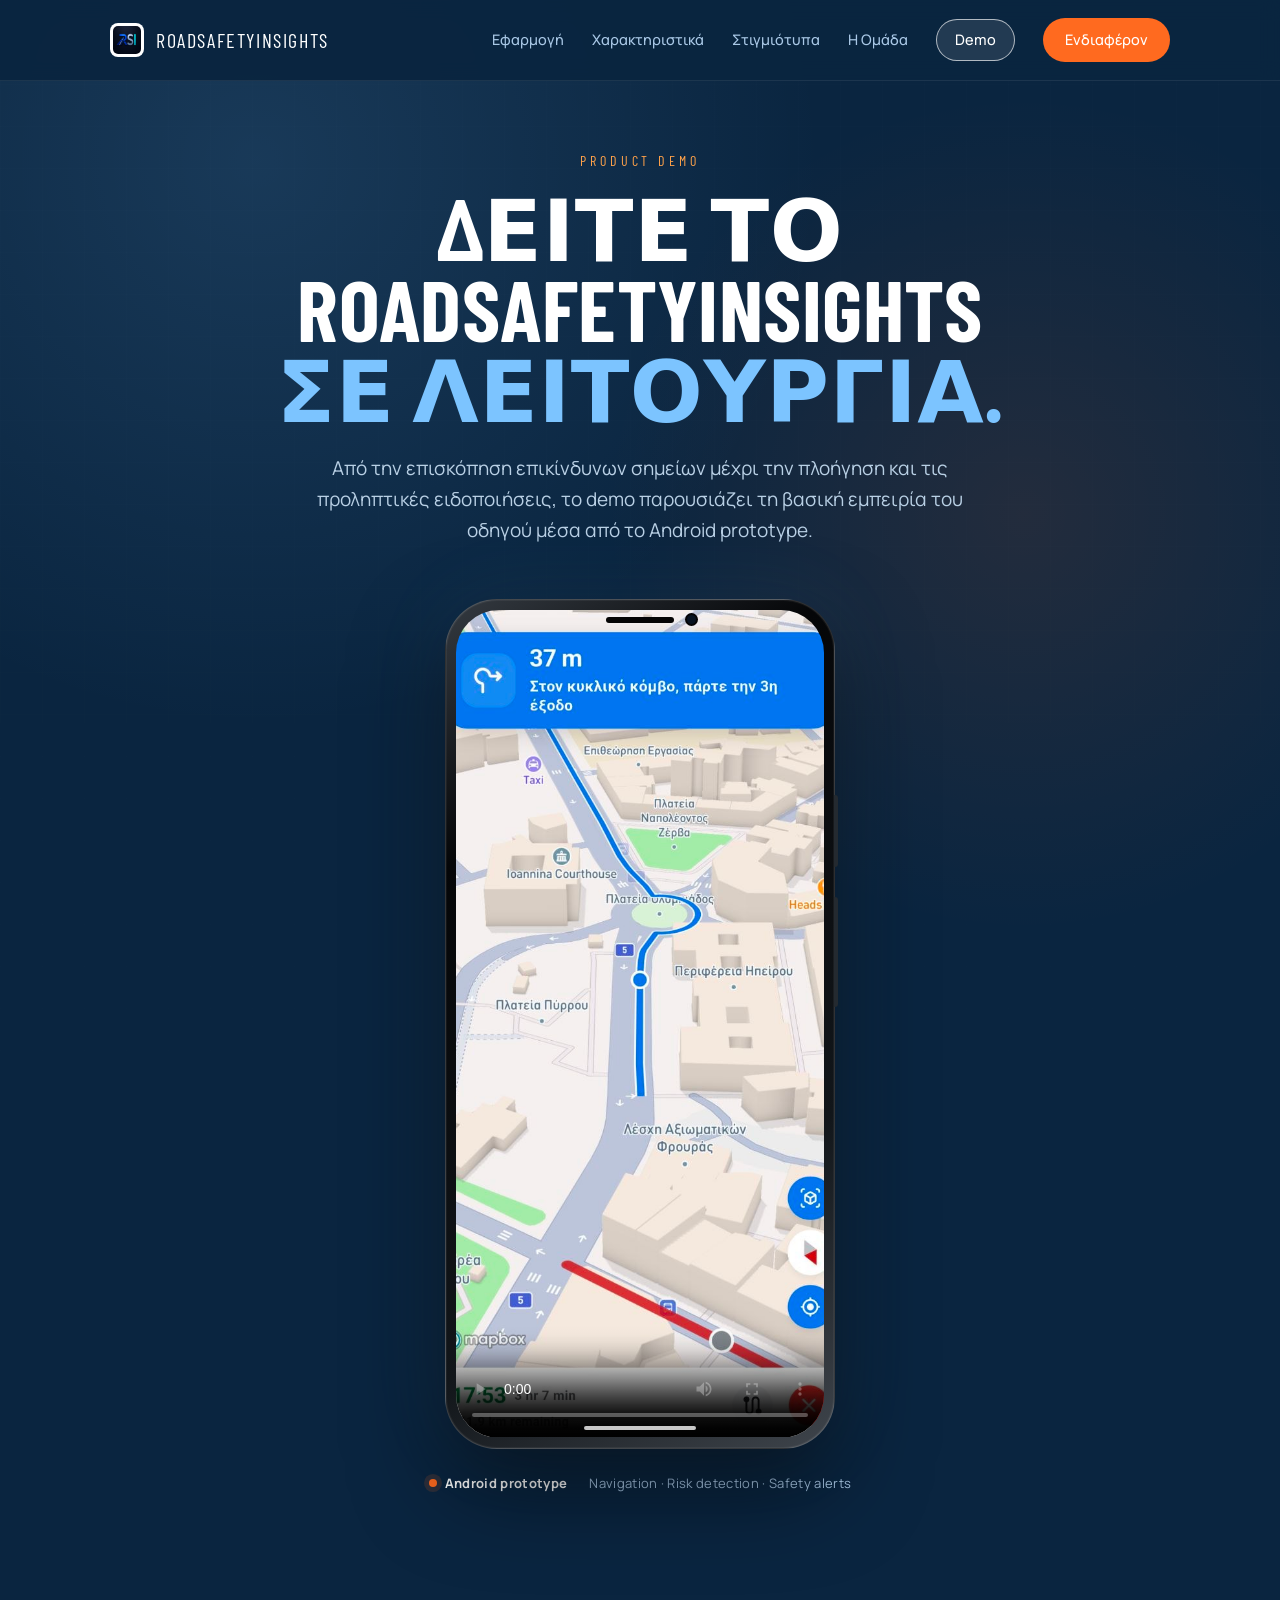
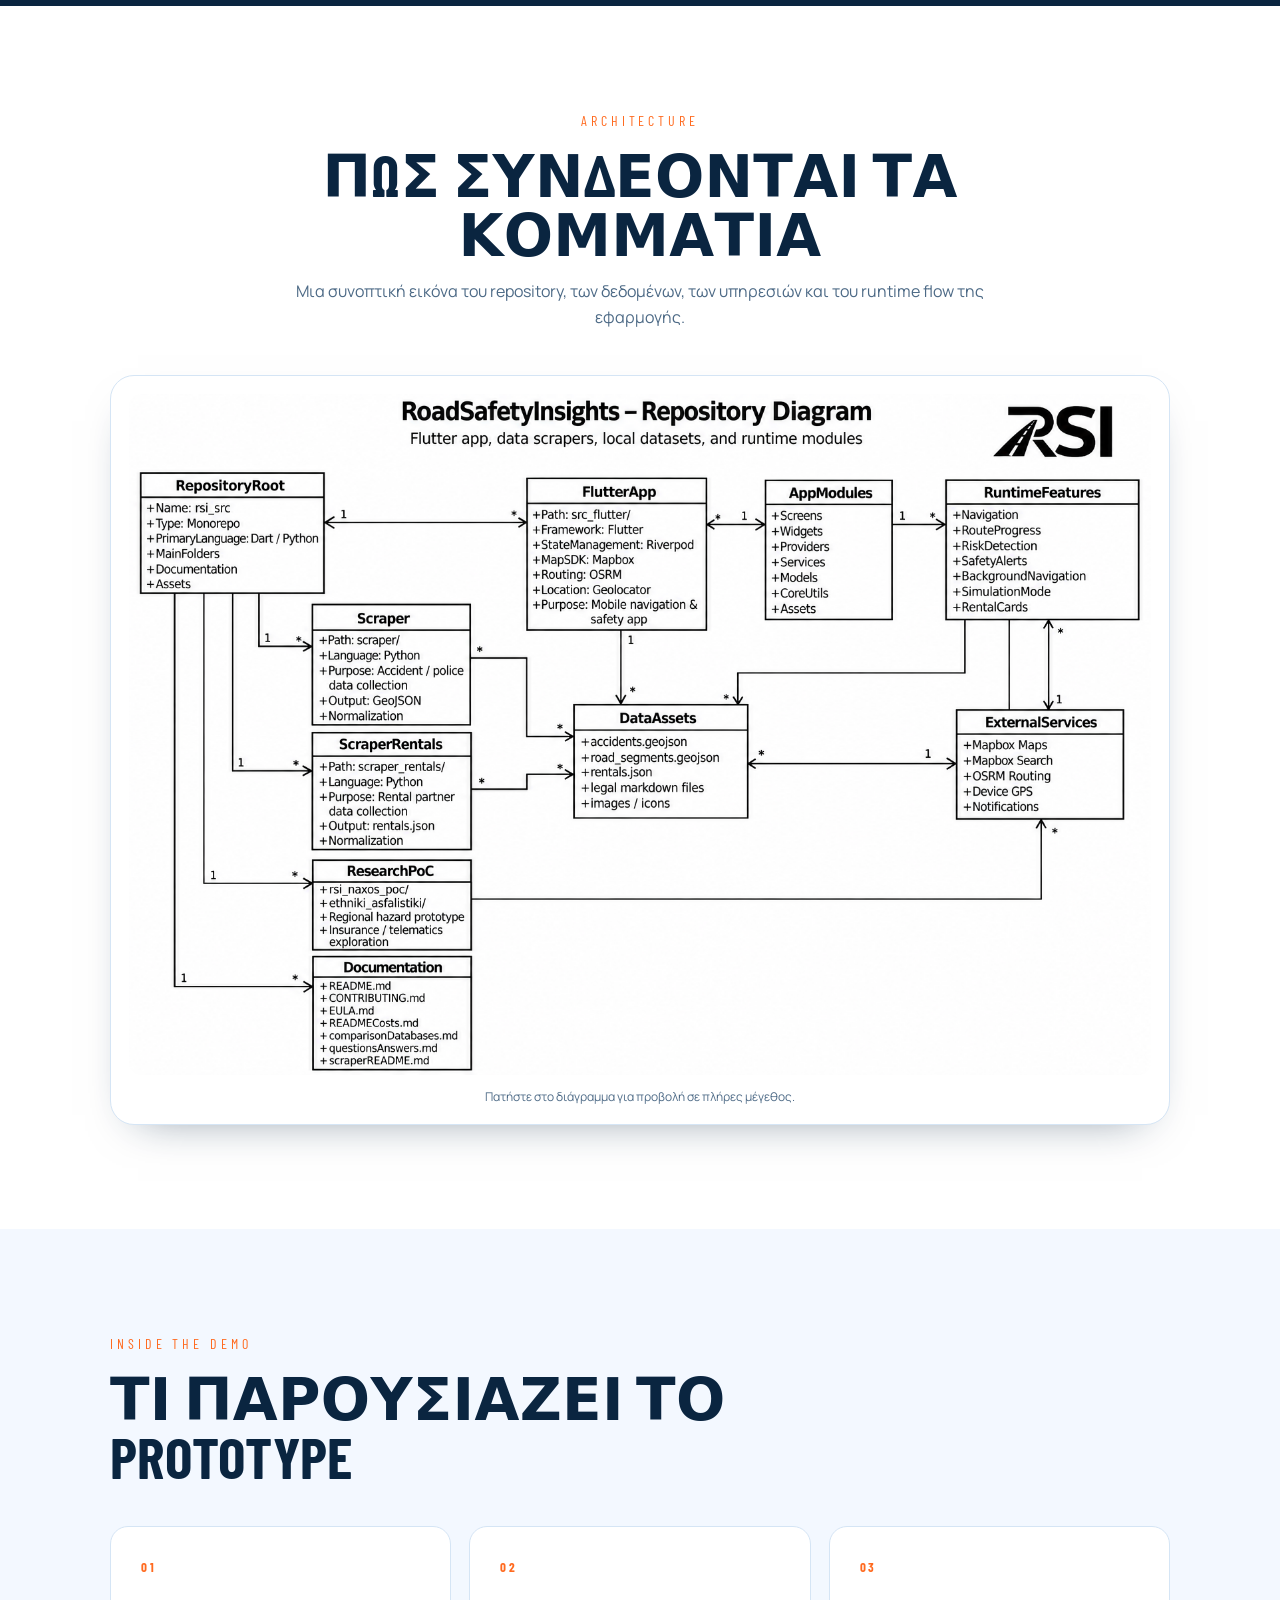
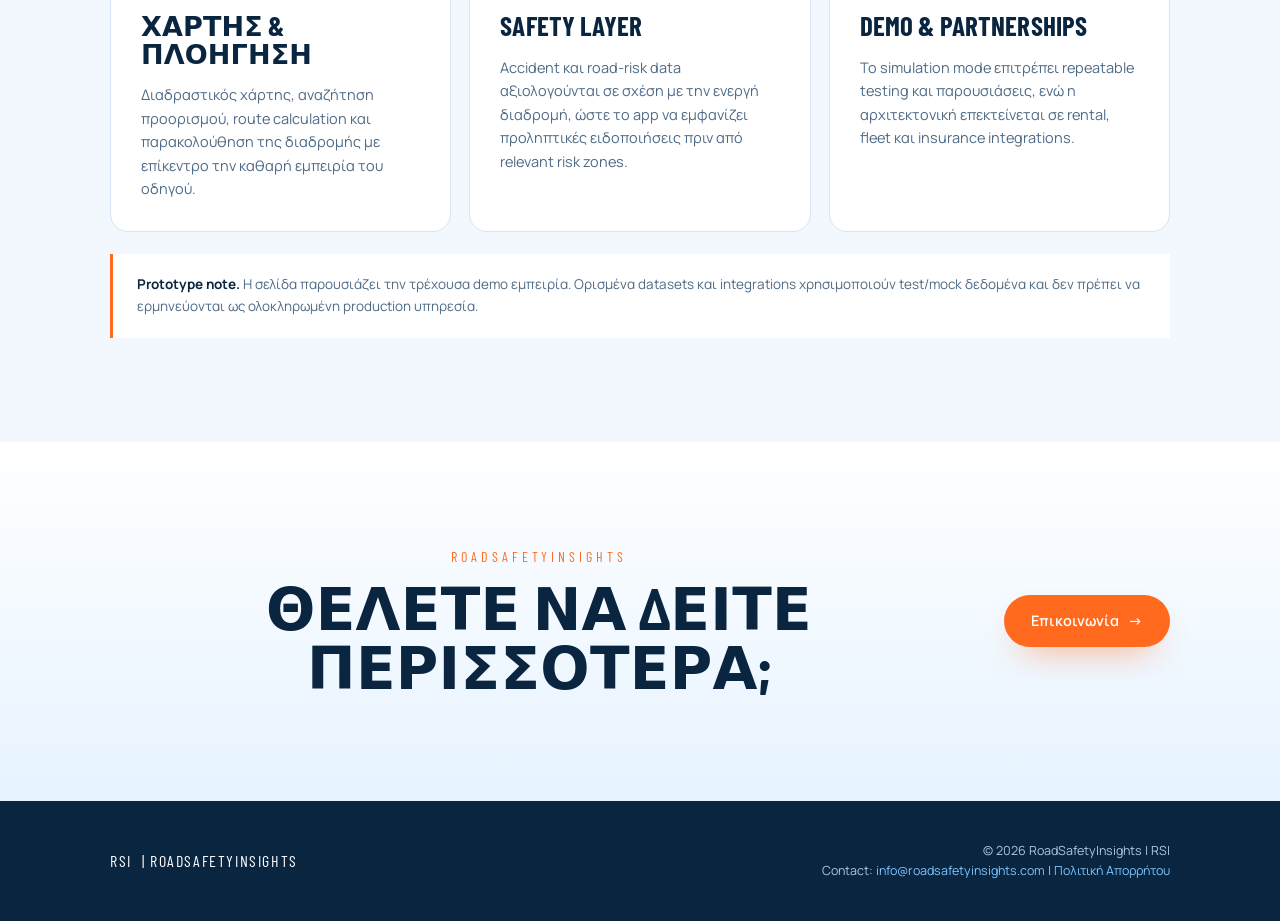
==== commit 0d4112e7: "Update demo.html" ====
--- a/demo.html
+++ b/demo.html
@@ -6,7 +6,7 @@
     <title>Demo | RoadSafetyInsights</title>
     <meta
       name="description"
-      content="Δείτε το RoadSafetyInsights σε λειτουργία: χάρτης κινδύνου, πλοήγηση και προληπτικές ειδοποιήσεις οδικής ασφάλειας."
+      content="Δείτε την εφαρμογή μας σε λειτουργία: χάρτης κινδύνου, πλοήγηση και προληπτικές ειδοποιήσεις οδικής ασφάλειας."
     />
     <meta name="author" content="RoadSafetyInsights Team" />
     <meta name="theme-color" content="#0a2540" />
--- a/css/style.css
+++ b/css/style.css
@@ -130,6 +130,30 @@
   color: #fff;
 }
 
+.header__demo {
+  border: 1px solid rgba(255, 255, 255, 0.32);
+  color: #fff !important;
+  padding: 8px 18px;
+  border-radius: 999px;
+  font-size: 14px;
+  font-weight: 600;
+  background: transparent;
+  box-shadow: none;
+  transition: background 0.25s ease, border-color 0.25s ease, transform 0.25s ease;
+}
+
+.header__demo:hover,
+.header__demo[aria-current="page"] {
+  background: rgba(255, 255, 255, 0.10);
+  border-color: rgba(255, 255, 255, 0.65);
+  color: #fff !important;
+  box-shadow: none;
+}
+
+.header__demo:hover {
+  transform: translateY(-2px);
+}
+
 .header__cta {
   background: var(--orange);
   color: #fff !important;
@@ -1301,7 +1325,7 @@
     0% { transform: translateY(0); }
     100% { transform: translateY(-15px); }
   }
-  
+
   .tiles, 
   .field-row {
     grid-template-columns: 1fr;
--- a/css/demo.css
+++ b/css/demo.css
@@ -0,0 +1,329 @@
+/* Demo page — uses the existing RoadSafetyInsights design tokens from style.css */
+
+.demo-hero {
+  position: relative;
+  overflow: hidden;
+  padding: 150px 0 112px;
+  color: #fff;
+  background:
+    radial-gradient(circle at 20% 10%, rgba(124, 196, 255, 0.13), transparent 32%),
+    radial-gradient(circle at 80% 32%, rgba(255, 106, 31, 0.10), transparent 28%),
+    var(--navy);
+}
+
+.demo-hero__bg {
+  position: absolute;
+  inset: 0;
+  pointer-events: none;
+  opacity: 0.24;
+  background-image:
+    linear-gradient(rgba(255,255,255,.035) 1px, transparent 1px),
+    linear-gradient(90deg, rgba(255,255,255,.035) 1px, transparent 1px);
+  background-size: 42px 42px;
+  mask-image: linear-gradient(to bottom, black, transparent 90%);
+}
+
+.demo-hero__inner {
+  position: relative;
+  z-index: 1;
+}
+
+.demo-intro {
+  max-width: 780px;
+  margin: 0 auto 54px;
+  text-align: center;
+}
+
+.demo-intro .eyebrow {
+  color: var(--orange-2);
+}
+
+.demo-intro h1 {
+  margin-top: 14px;
+  font-size: clamp(48px, 7vw, 86px);
+  line-height: .94;
+}
+
+.demo-intro h1 em {
+  display: block;
+  color: var(--sky);
+}
+
+.demo-intro > p:last-child {
+  max-width: 690px;
+  margin: 24px auto 0;
+  color: #b9d0e5;
+  font-size: clamp(16px, 2vw, 19px);
+}
+
+.demo-device-stage {
+  display: flex;
+  flex-direction: column;
+  align-items: center;
+  gap: 24px;
+}
+
+.android-phone {
+  --phone-width: min(390px, 78vw);
+  position: relative;
+  width: var(--phone-width);
+  aspect-ratio: 9 / 19.6;
+  padding: 10px;
+  border-radius: 52px;
+  background: linear-gradient(145deg, #343a41, #050608 24%, #12161a 70%, #3f454c);
+  border: 1px solid rgba(255,255,255,.16);
+  box-shadow:
+    0 38px 90px rgba(0,0,0,.54),
+    0 0 0 1px rgba(255,255,255,.05) inset,
+    0 0 80px rgba(124,196,255,.09);
+}
+
+.android-phone::before,
+.android-phone::after {
+  content: "";
+  position: absolute;
+  right: -4px;
+  width: 4px;
+  border-radius: 0 3px 3px 0;
+  background: #242a30;
+}
+
+.android-phone::before {
+  top: 23%;
+  height: 72px;
+}
+
+.android-phone::after {
+  top: 35%;
+  height: 110px;
+}
+
+.android-phone__screen {
+  position: absolute;
+  inset: 10px;
+  overflow: hidden;
+  border-radius: 43px;
+  background: #05080c;
+}
+
+.app-demo-video {
+  display: block;
+  width: 100%;
+  height: 100%;
+  object-fit: cover;
+  background: #05080c;
+}
+
+.android-phone__speaker {
+  position: absolute;
+  z-index: 4;
+  top: 17px;
+  left: 50%;
+  width: 68px;
+  height: 6px;
+  transform: translateX(-50%);
+  border-radius: 99px;
+  background: #050505;
+  box-shadow: 0 1px 0 rgba(255,255,255,.08);
+  pointer-events: none;
+}
+
+.android-phone__camera {
+  position: absolute;
+  z-index: 4;
+  top: 15px;
+  left: calc(50% + 47px);
+  width: 9px;
+  height: 9px;
+  border-radius: 50%;
+  background: #071321;
+  box-shadow: 0 0 0 2px #050505;
+  pointer-events: none;
+}
+
+.android-phone__gesture {
+  position: absolute;
+  z-index: 4;
+  bottom: 18px;
+  left: 50%;
+  width: 112px;
+  height: 4px;
+  transform: translateX(-50%);
+  border-radius: 99px;
+  background: rgba(255,255,255,.78);
+  pointer-events: none;
+}
+
+.demo-caption {
+  display: flex;
+  align-items: center;
+  justify-content: center;
+  flex-wrap: wrap;
+  gap: 12px 22px;
+  color: #a9c8e6;
+  font-size: 13px;
+  letter-spacing: .025em;
+}
+
+.demo-status {
+  display: inline-flex;
+  align-items: center;
+  gap: 8px;
+  color: #fff;
+  font-weight: 700;
+}
+
+.demo-status i {
+  width: 8px;
+  height: 8px;
+  border-radius: 50%;
+  background: var(--orange);
+  box-shadow: 0 0 0 5px rgba(255,106,31,.14);
+}
+
+.demo-architecture {
+  background: #fff;
+}
+
+.diagram-card {
+  margin: 44px 0 0;
+  padding: 18px;
+  border: 1px solid var(--line);
+  border-radius: 24px;
+  background: #fff;
+  box-shadow: var(--sh);
+}
+
+.diagram-card a {
+  display: block;
+  overflow: hidden;
+  border-radius: 14px;
+  background: #fff;
+}
+
+.diagram-card img {
+  width: 100%;
+  height: auto;
+}
+
+.diagram-card figcaption {
+  margin-top: 12px;
+  color: var(--ink-soft);
+  text-align: center;
+  font-size: 12px;
+}
+
+.demo-details .head {
+  margin-bottom: 40px;
+}
+
+.demo-info-grid {
+  display: grid;
+  grid-template-columns: repeat(3, 1fr);
+  gap: 18px;
+}
+
+.demo-info-card {
+  position: relative;
+  min-height: 250px;
+  padding: 30px;
+  overflow: hidden;
+  border: 1px solid var(--line);
+  border-radius: 18px;
+  background: #fff;
+}
+
+.demo-info-card__no {
+  display: block;
+  margin-bottom: 34px;
+  font-family: var(--font-display);
+  font-size: 13px;
+  font-weight: 700;
+  letter-spacing: .2em;
+  color: var(--orange);
+}
+
+.demo-info-card h3 {
+  font-size: 27px;
+  color: var(--navy);
+}
+
+.demo-info-card p {
+  margin-top: 16px;
+  color: var(--ink-soft);
+  font-size: 14.5px;
+}
+
+.demo-note {
+  margin-top: 22px;
+  padding: 20px 24px;
+  border-left: 3px solid var(--orange);
+  background: #fff;
+  color: var(--ink-soft);
+  font-size: 13.5px;
+}
+
+.demo-note strong {
+  color: var(--ink);
+}
+
+.demo-final-cta__inner {
+  display: flex;
+  align-items: center;
+  justify-content: space-between;
+  gap: 36px;
+}
+
+.demo-final-cta h2 {
+  margin-top: 10px;
+  font-size: clamp(34px, 4.6vw, 58px);
+}
+
+.demo-final-cta p:not(.eyebrow) {
+  max-width: 650px;
+  margin-top: 14px;
+  color: var(--ink-soft);
+}
+
+@media (max-width: 880px) {
+  .demo-hero {
+    padding: 130px 0 80px;
+  }
+
+  .demo-info-grid {
+    grid-template-columns: 1fr;
+  }
+
+  .demo-info-card {
+    min-height: auto;
+  }
+
+  .demo-final-cta__inner {
+    align-items: flex-start;
+    flex-direction: column;
+  }
+}
+
+@media (max-width: 520px) {
+  .android-phone {
+    --phone-width: min(340px, 88vw);
+    border-radius: 44px;
+  }
+
+  .android-phone__screen {
+    border-radius: 36px;
+  }
+
+  .diagram-card {
+    padding: 8px;
+    border-radius: 16px;
+  }
+
+  .diagram-card a {
+    overflow-x: auto;
+  }
+
+  .diagram-card img {
+    min-width: 820px;
+  }
+}
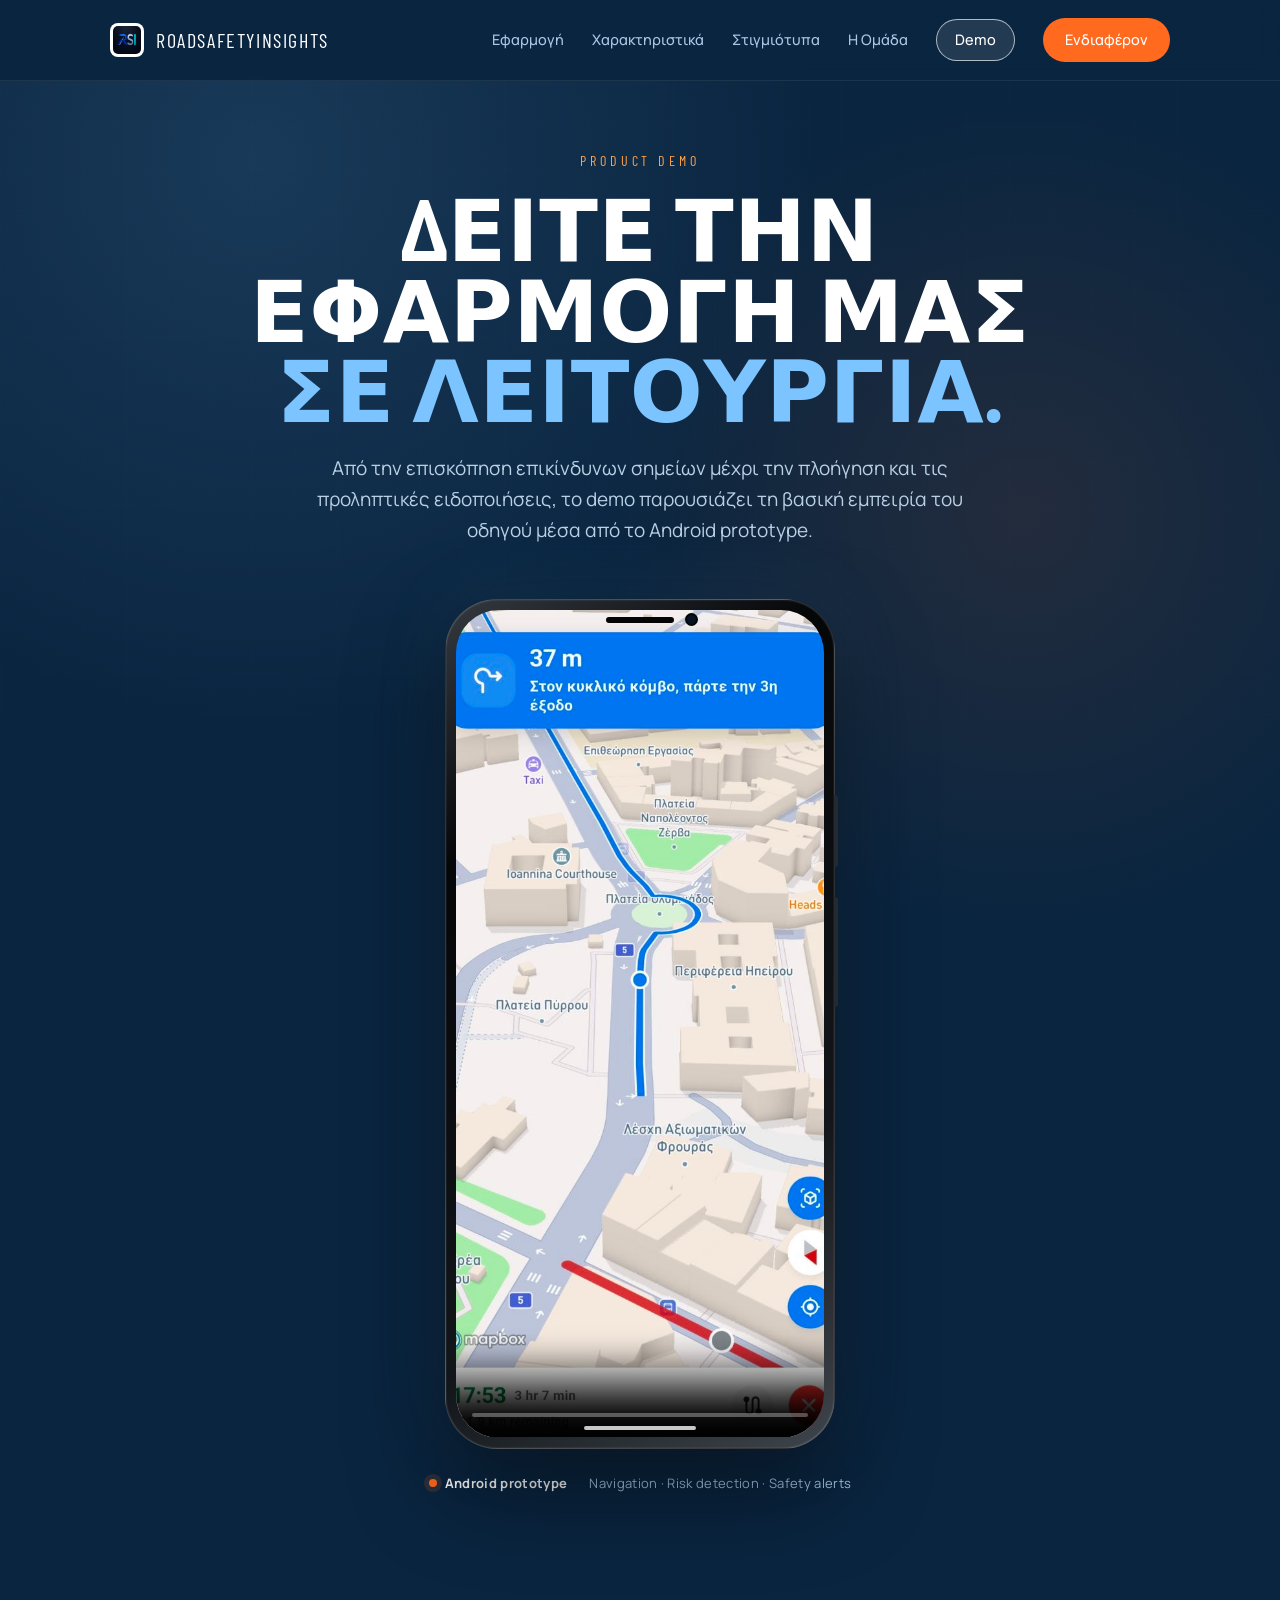
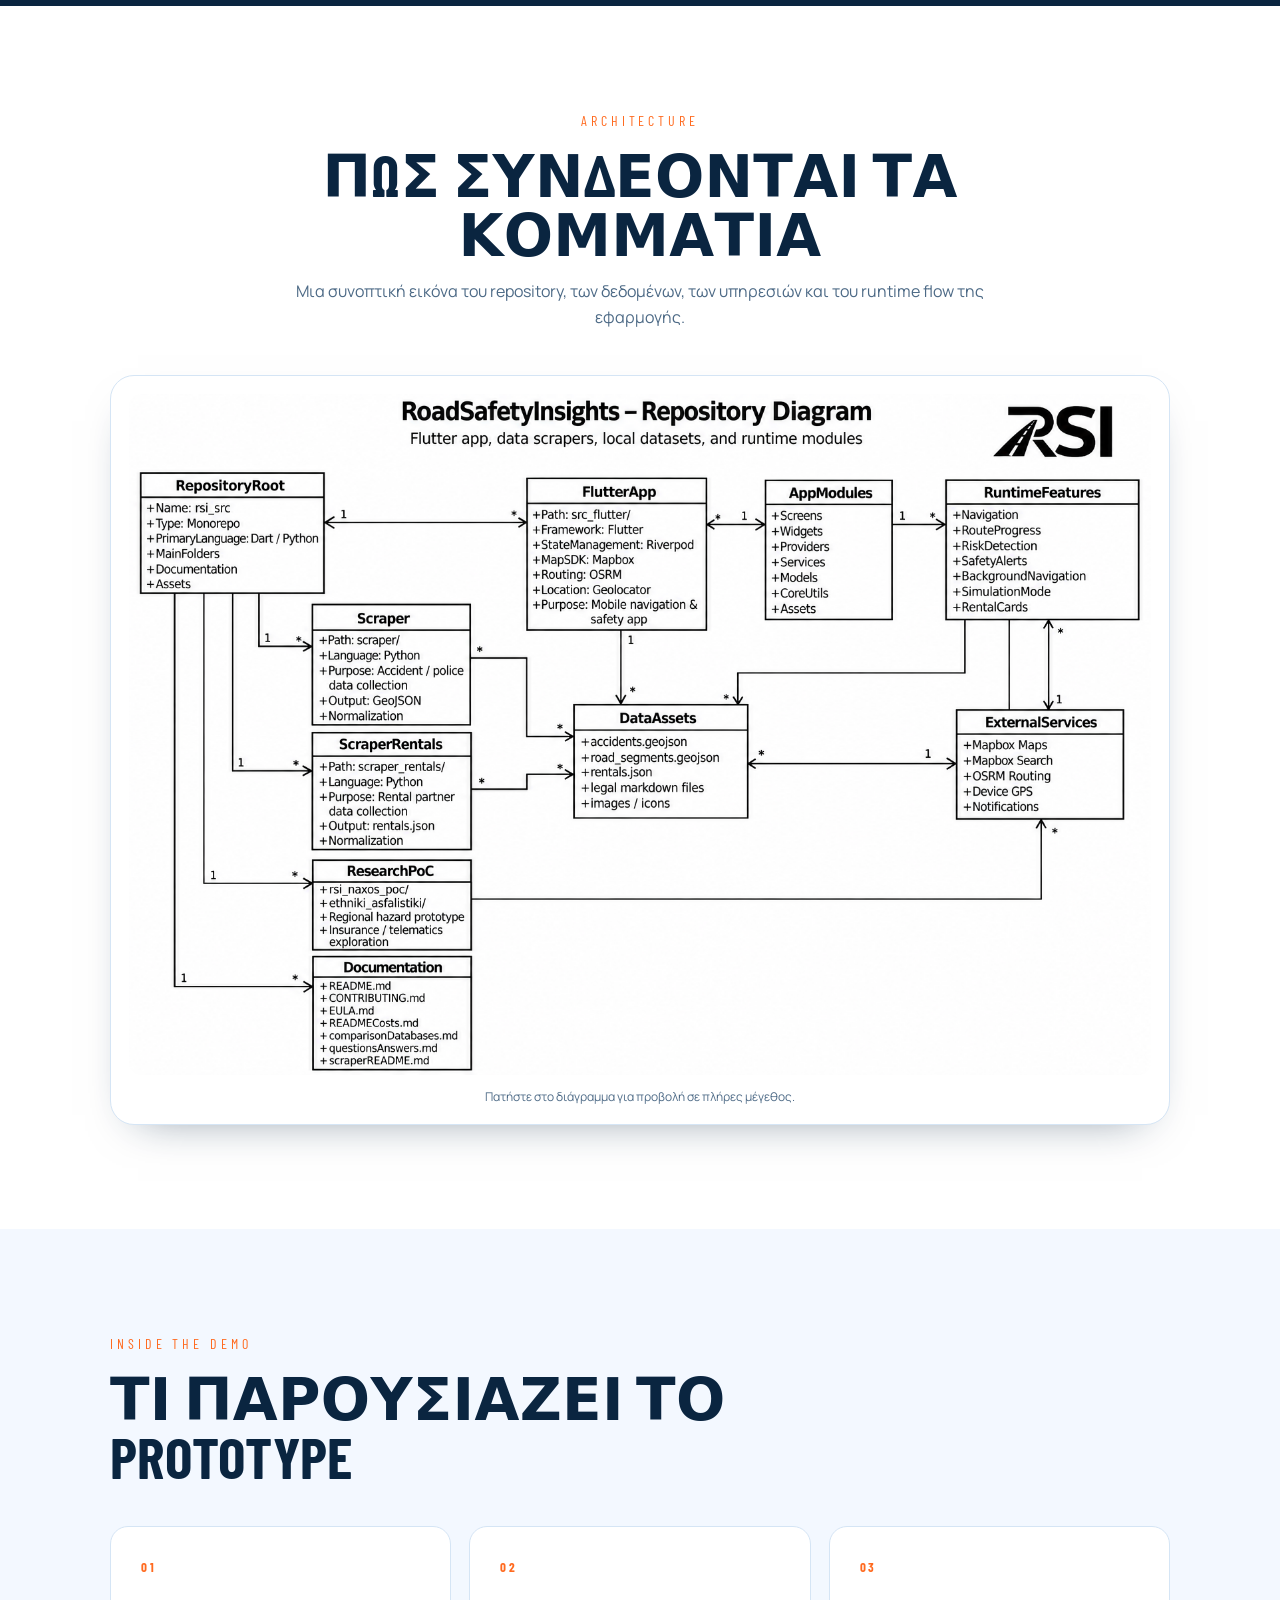
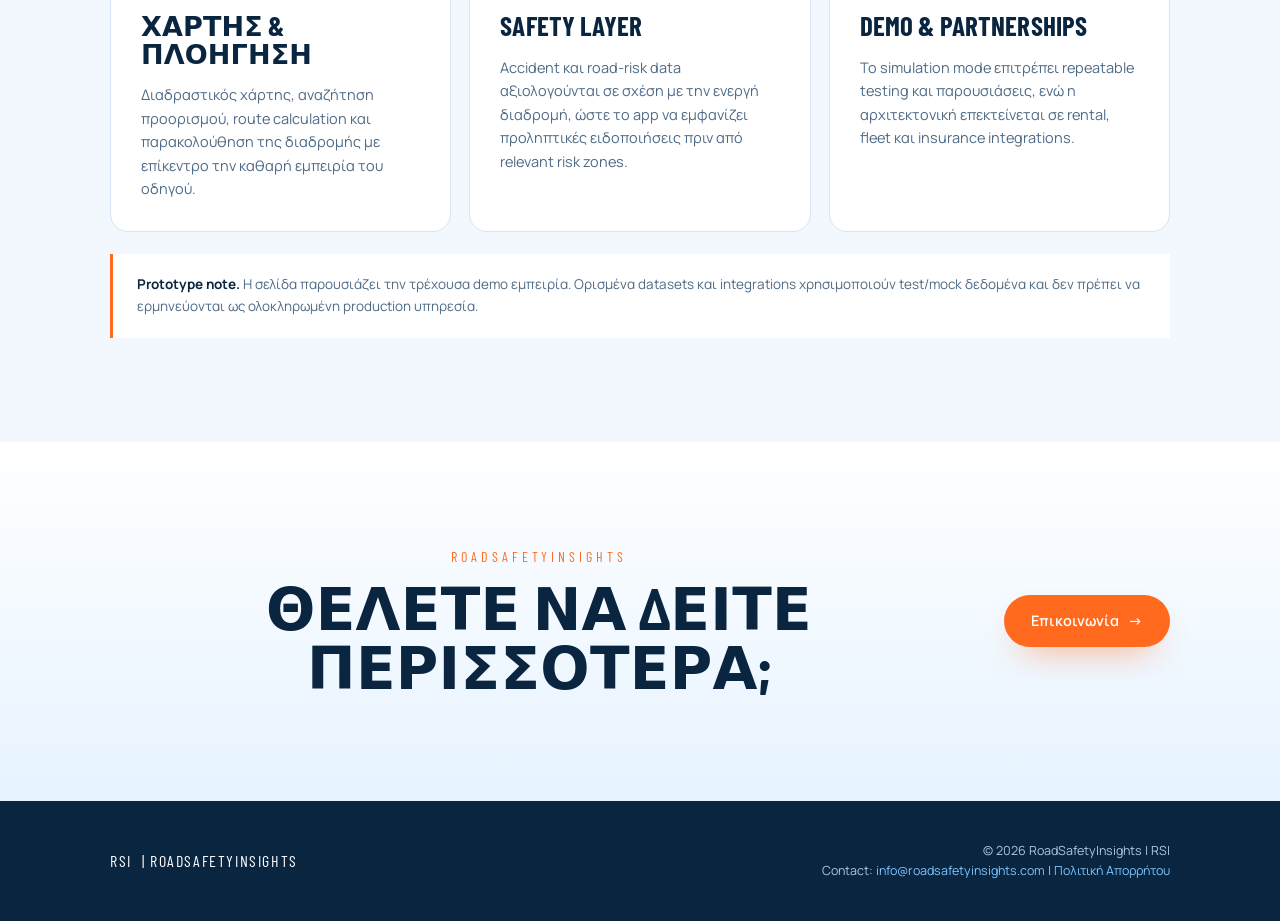
==== commit 7bc54d92: "Update demo.html" ====
--- a/demo.html
+++ b/demo.html
@@ -56,7 +56,7 @@
         <div class="wrap demo-hero__inner">
           <header class="demo-intro up">
             <p class="eyebrow">Product Demo</p>
-            <h1>Δείτε το RoadSafetyInsights <em>σε λειτουργία.</em></h1>
+            <h1>Δείτε την εφαρμογή μας <em>σε λειτουργία.</em></h1>
             <p>
               Από την επισκόπηση επικίνδυνων σημείων μέχρι την πλοήγηση και τις προληπτικές ειδοποιήσεις,
               το demo παρουσιάζει τη βασική εμπειρία του οδηγού μέσα από το Android prototype.
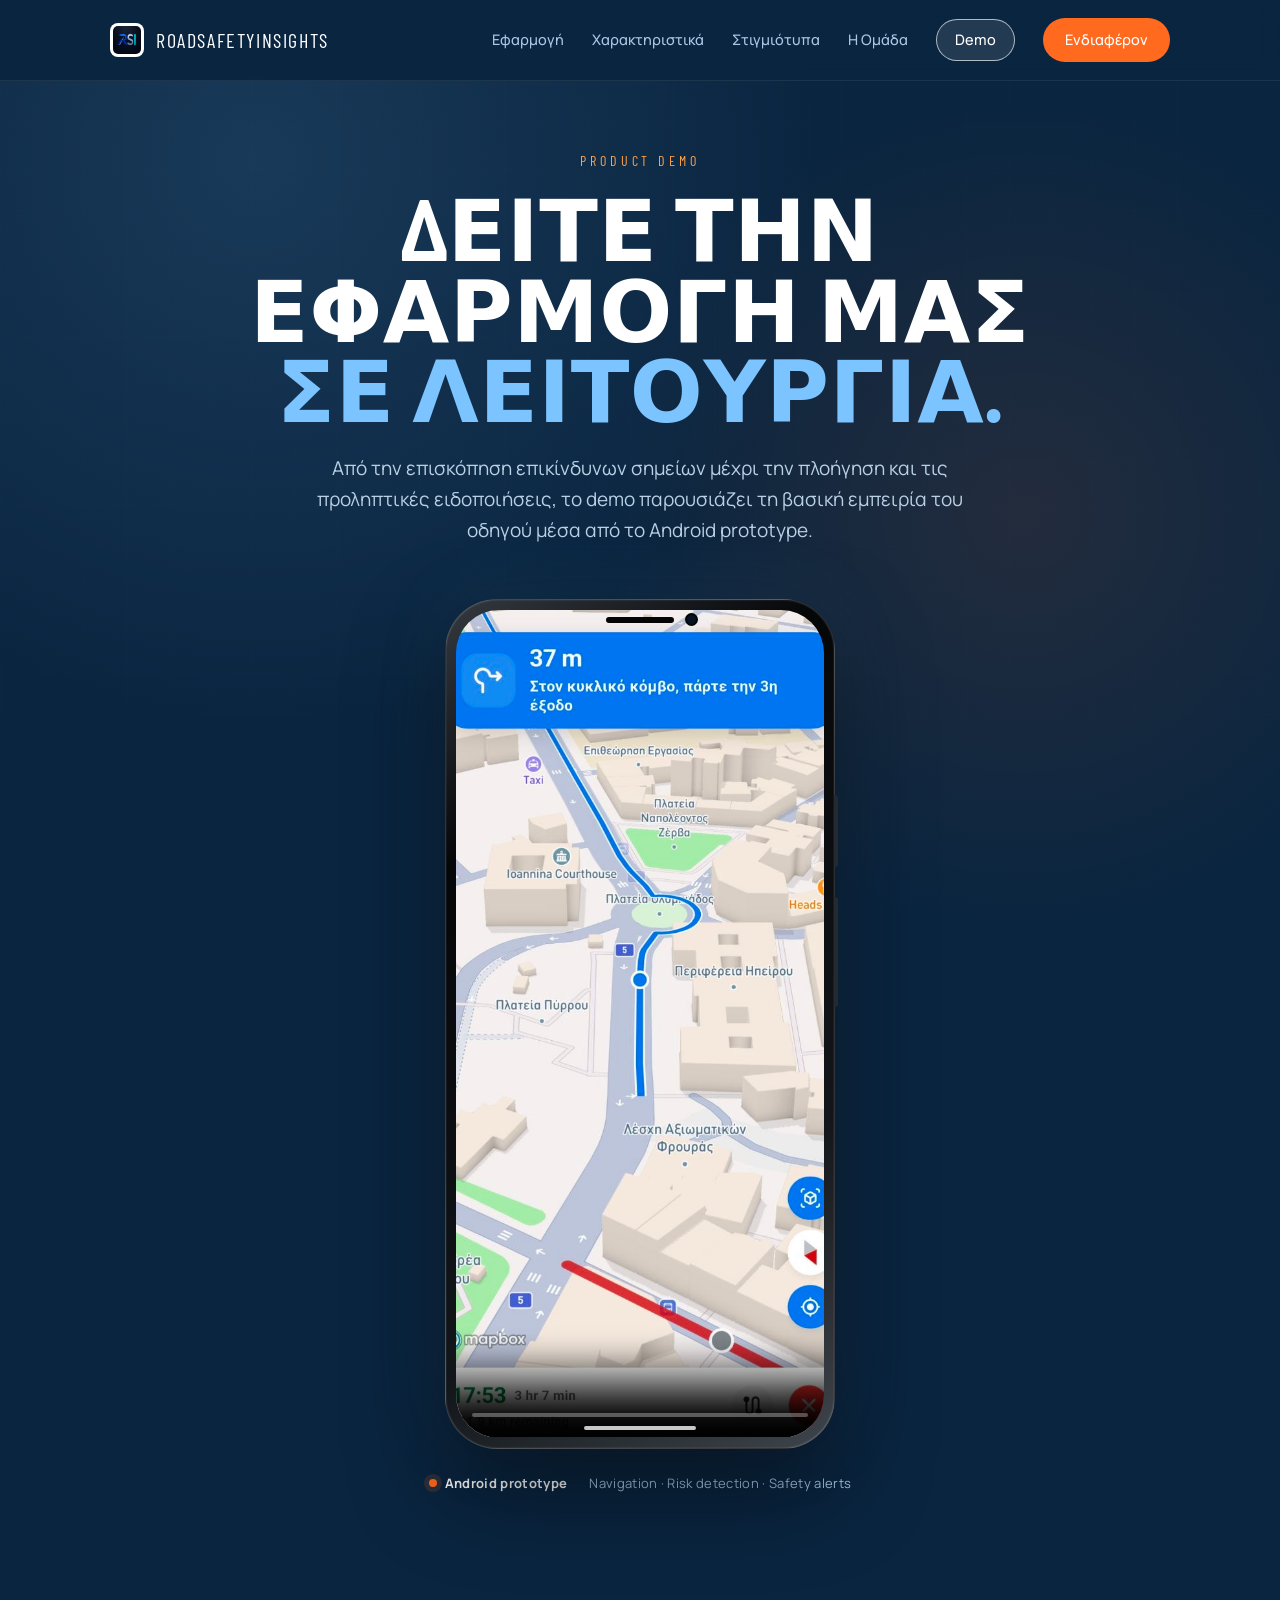
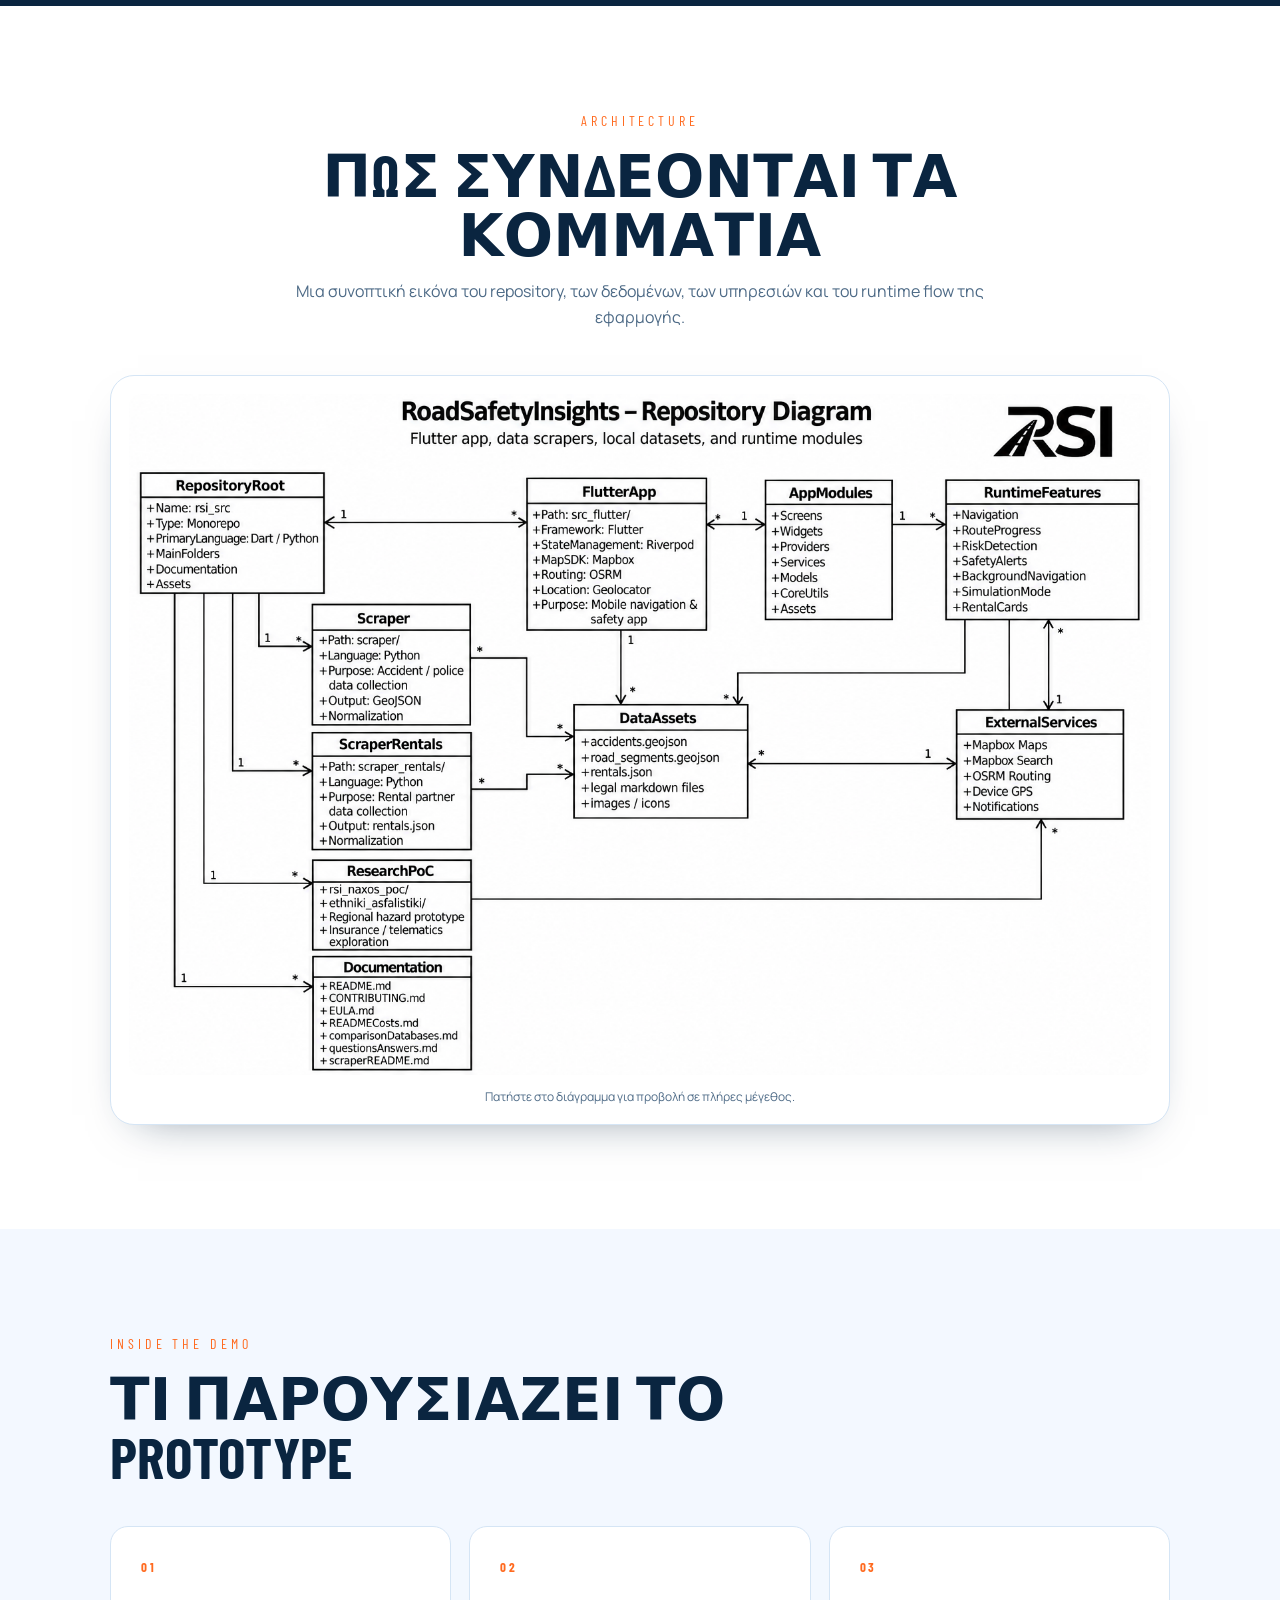
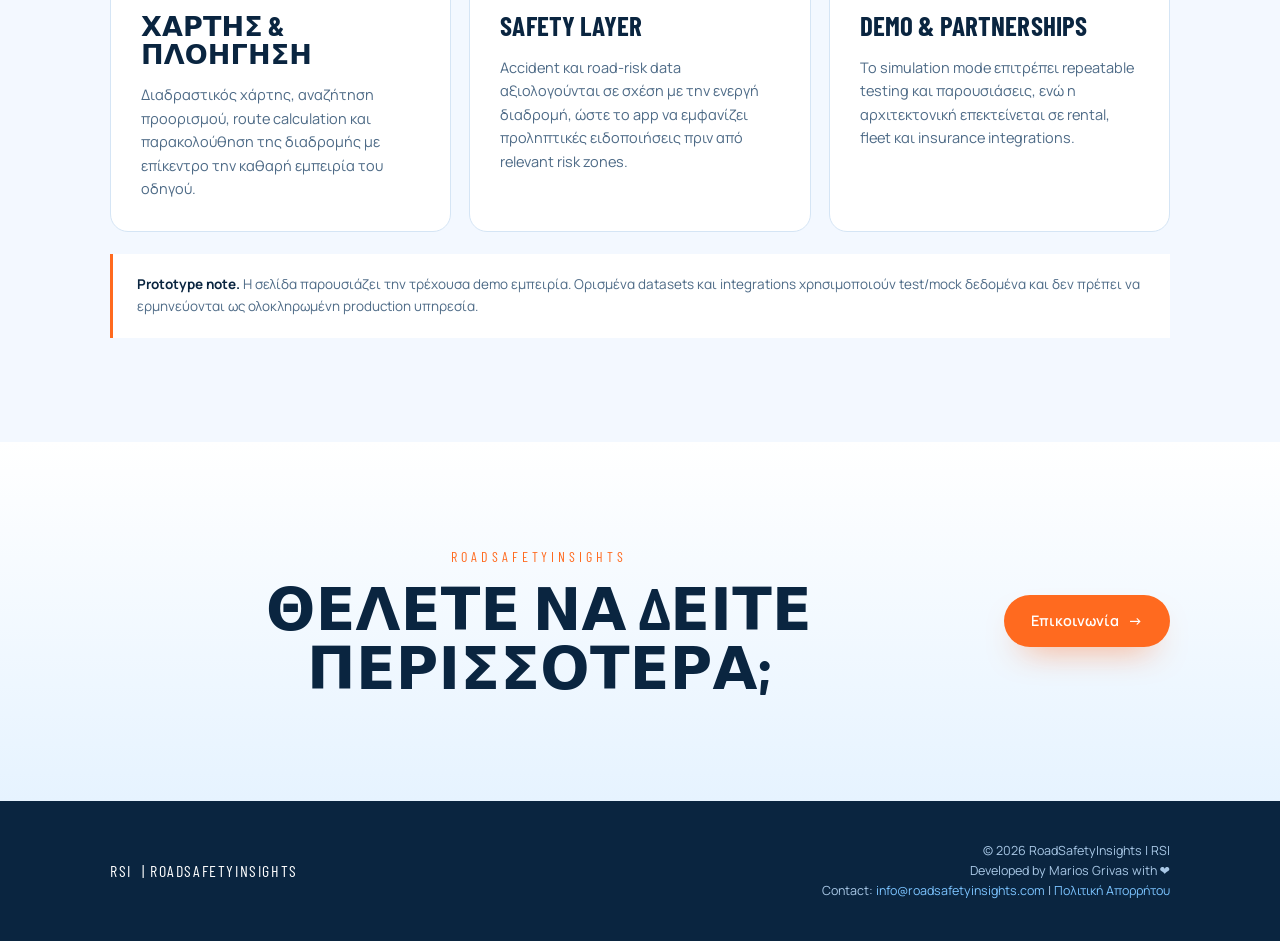
==== commit 47662689: "Update demo.html" ====
--- a/demo.html
+++ b/demo.html
@@ -6,7 +6,7 @@
     <title>Demo | RoadSafetyInsights</title>
     <meta
       name="description"
-      content="Δείτε την εφαρμογή μας σε λειτουργία: χάρτης κινδύνου, πλοήγηση και προληπτικές ειδοποιήσεις οδικής ασφάλειας."
+      content="Δείτε την εφαρμογή μας σε λειτουργία: Χάρτης κινδύνου, πλοήγηση και προληπτικές ειδοποιήσεις οδικής ασφάλειας."
     />
     <meta name="author" content="RoadSafetyInsights Team" />
     <meta name="theme-color" content="#0a2540" />
@@ -176,6 +176,7 @@
         <span class="foot__brand"><span aria-hidden="true">RSI</span>| RoadSafetyInsights</span>
         <div class="foot__meta">
           <p>© 2026 RoadSafetyInsights | RSI</p>
+          <P>Developed by Marios Grivas with ❤️</P>
           <p>
             Contact: <a href="mailto:info@roadsafetyinsights.com">info@roadsafetyinsights.com</a> |
             <a href="policy.html">Πολιτική Απορρήτου</a>
